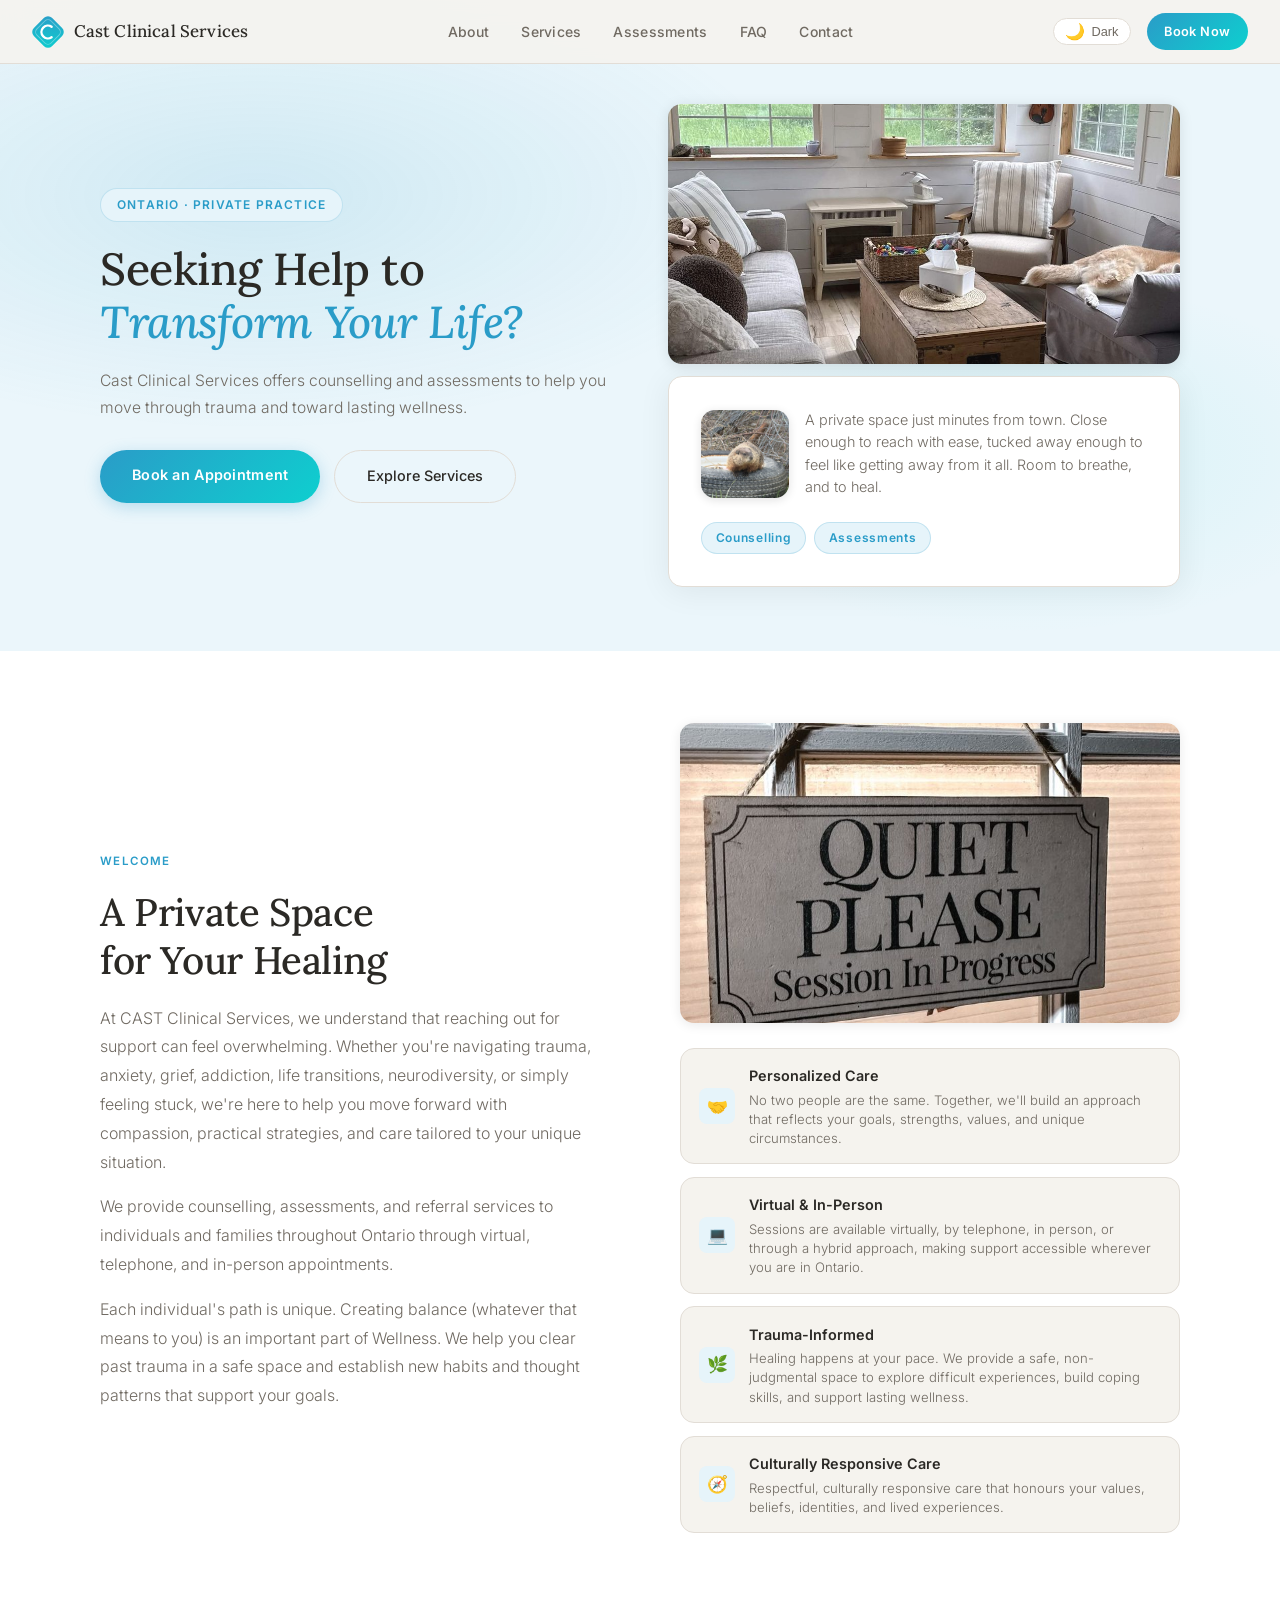
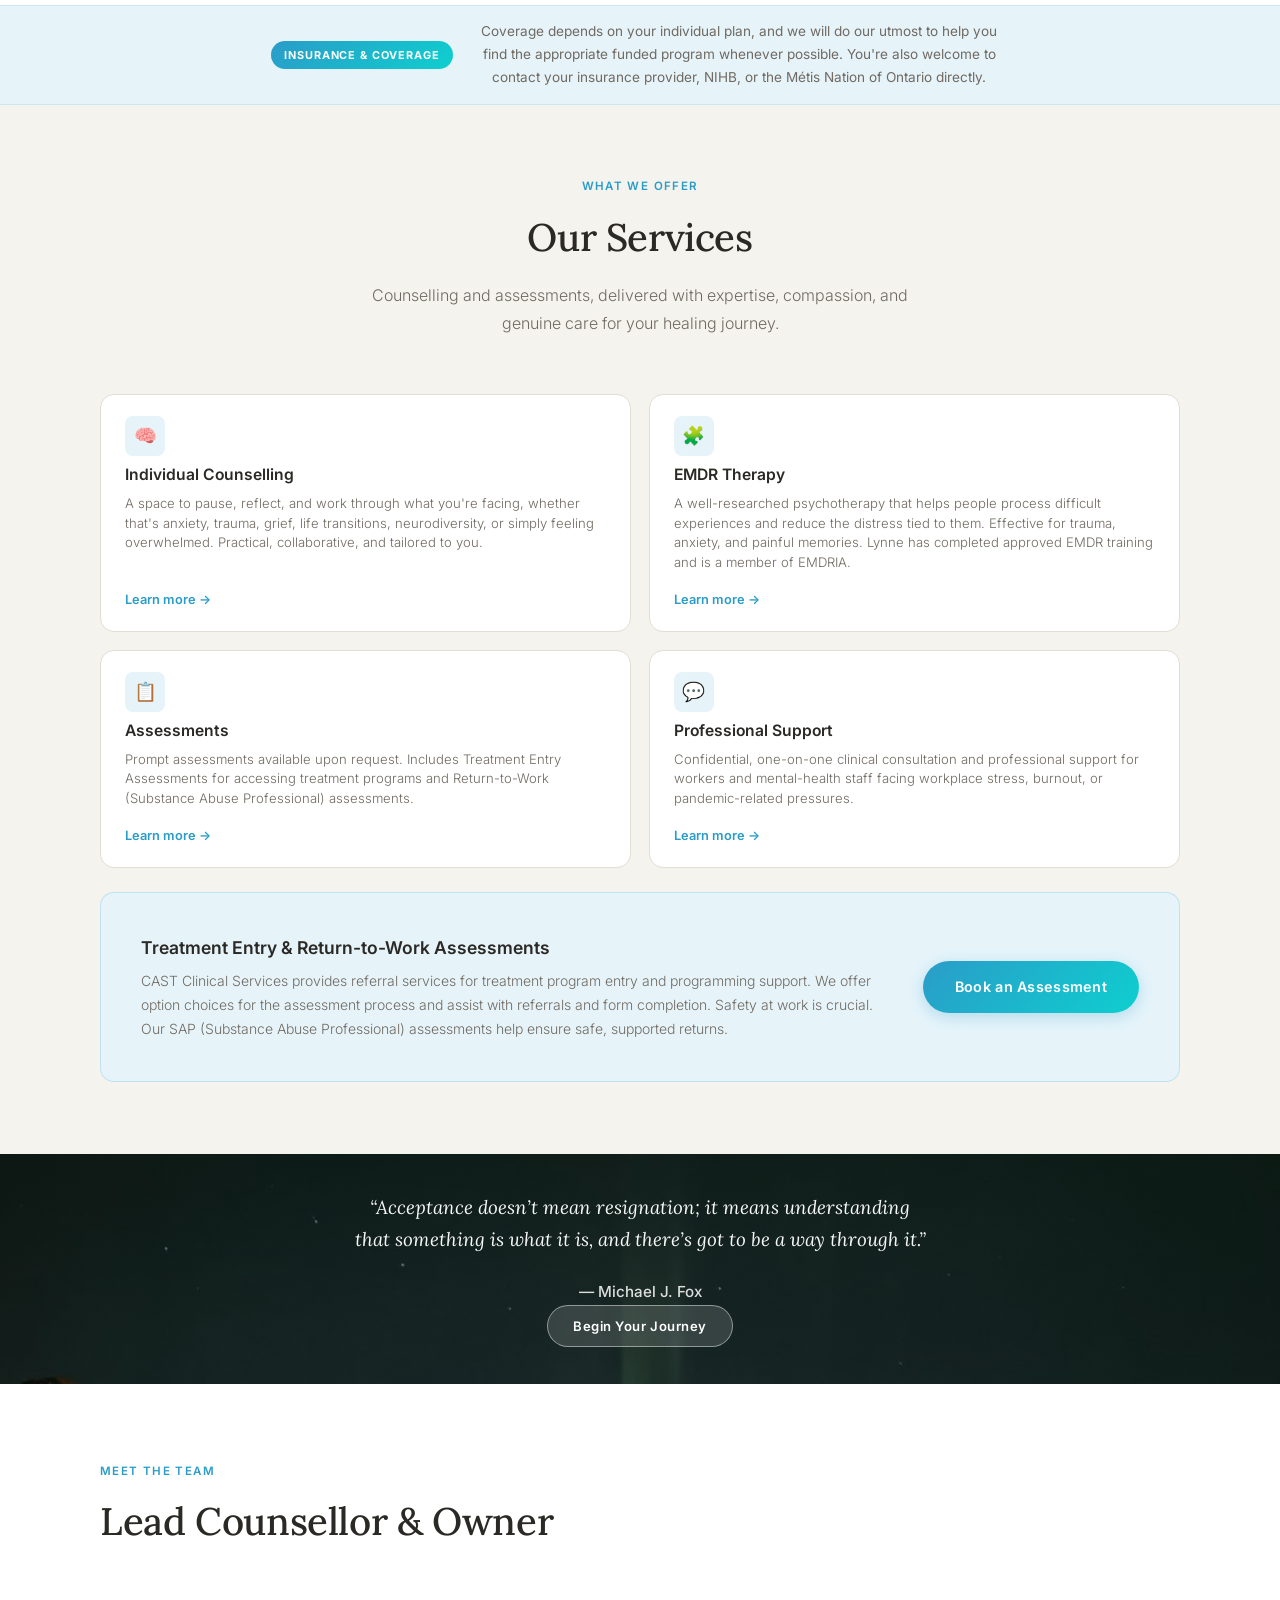
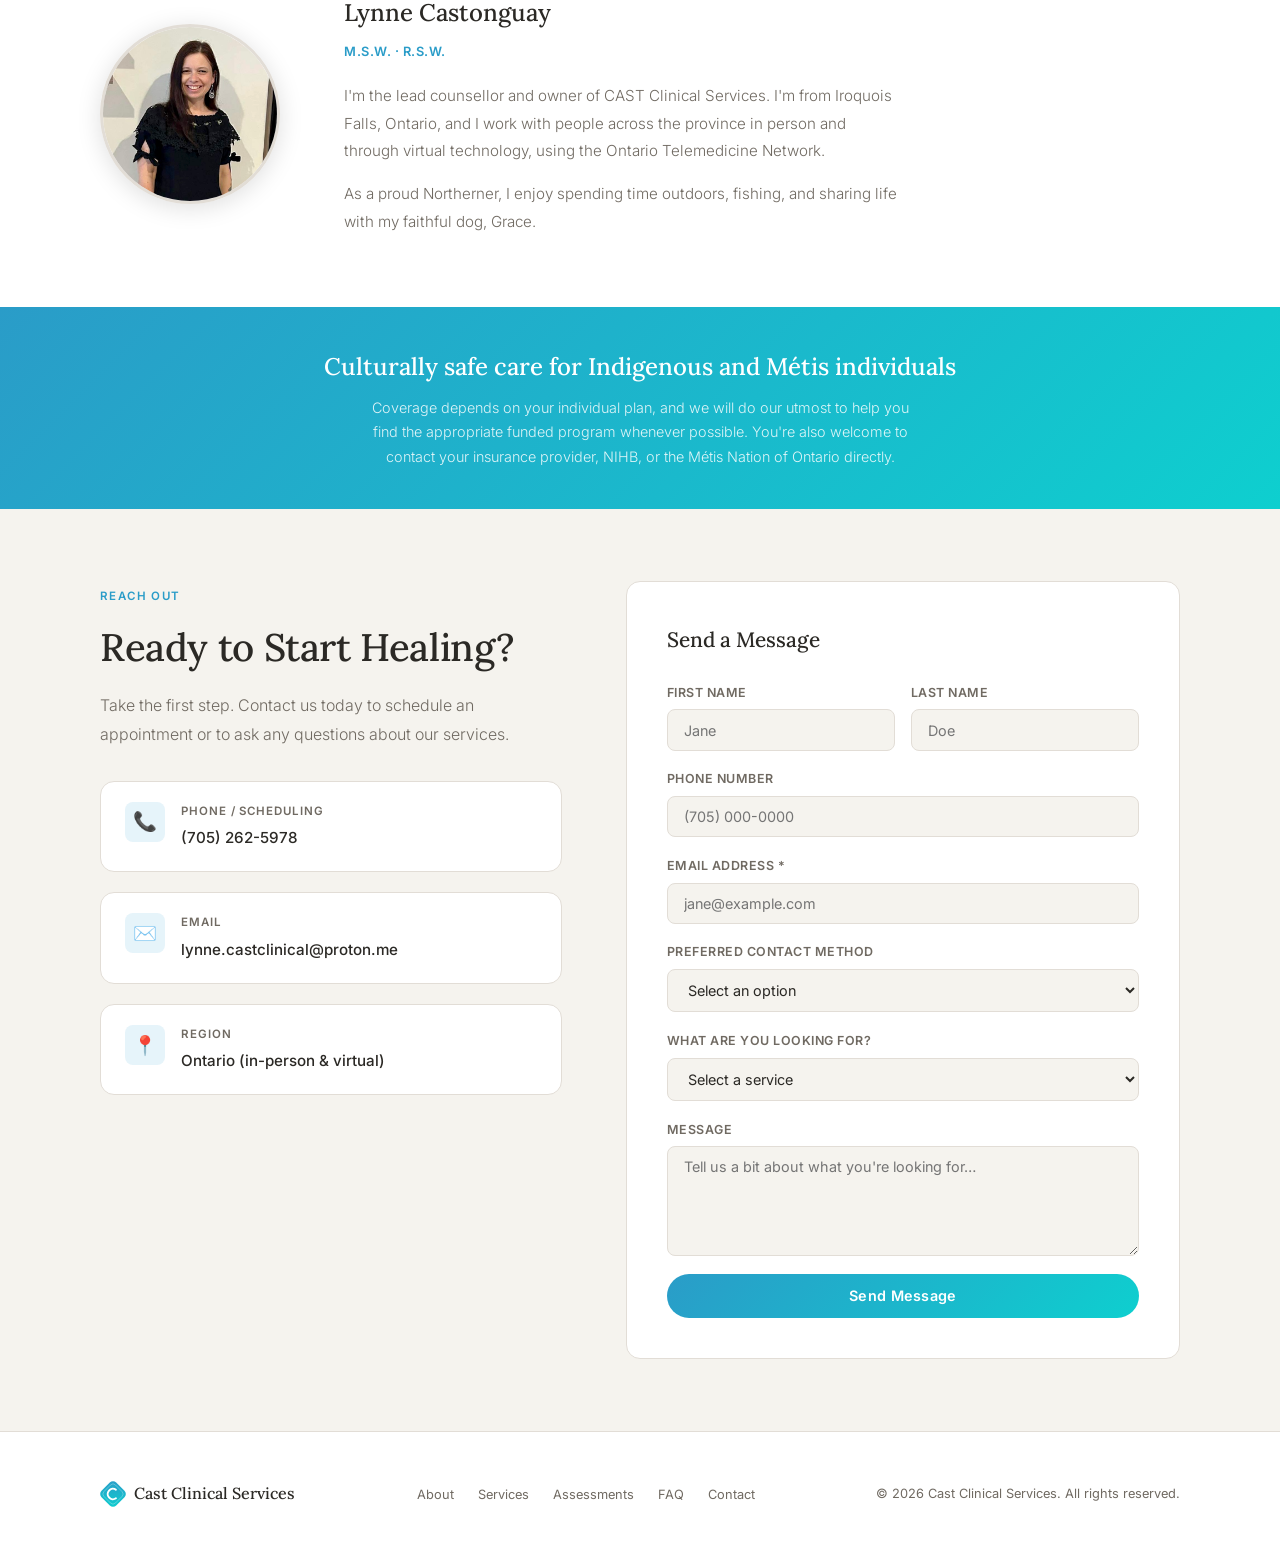
==== index.html @ e324a6e3 "Make welcome thumbnail taller to show full Quiet Please sign Co-Authored-By: Claude Opus 4.8 <norepl" ====
<!DOCTYPE html>
<html lang="en" data-theme="light">
<head>
  <meta charset="UTF-8" />
  <meta name="viewport" content="width=device-width, initial-scale=1.0" />
  <title>Cast Clinical Services</title>
  <link rel="preconnect" href="https://fonts.googleapis.com" />
  <link rel="preconnect" href="https://fonts.gstatic.com" crossorigin />
  <link href="https://fonts.googleapis.com/css2?family=Inter:wght@300;400;500;600&family=Lora:ital,wght@0,400;0,500;1,400&display=swap" rel="stylesheet" />
  <link rel="stylesheet" href="styles.css" />
  <style>/* page-specific */
    /* ── Design Tokens ── */
    :root {
      --bg:        #F5F3EE;
      --surface:   #FFFFFF;
      --border:    #E2DDD6;
      --text:      #2B2925;
      --muted:     #706A62;
      --accent:    #2A9CC8;
      --accent-lt: #E6F4FA;
      --accent-dk: #1E7FA3;
      --hero-bg:   #EBF6FB;
      --nav-bg:    rgba(245,243,238,0.88);
      --gradient:  linear-gradient(135deg, #2A9CC8, #0ECFCF);
      --shadow:    0 4px 32px rgba(0,0,0,0.07);
      --radius:    14px;
      --radius-sm: 8px;
      --transition: 0.25s ease;
    }
    [data-theme="dark"] {
      --bg:        #141A1F;
      --surface:   #1E262D;
      --border:    #2C3740;
      --text:      #E6E1D9;
      --muted:     #8C9AA3;
      --accent:    #4BB8D4;
      --accent-lt: #0D2535;
      --accent-dk: #6DCDE0;
      --hero-bg:   #0D1E2D;
      --nav-bg:    rgba(20,26,31,0.9);
      --shadow:    0 4px 32px rgba(0,0,0,0.3);
    }

    /* ── Reset & Base ── */
    *, *::before, *::after { box-sizing: border-box; margin: 0; padding: 0; }
    html { scroll-behavior: smooth; }
    body {
      font-family: 'Inter', sans-serif;
      background: var(--bg);
      color: var(--text);
      font-size: 16px;
      line-height: 1.7;
      transition: background var(--transition), color var(--transition);
    }
    img { max-width: 100%; display: block; }
    a { color: inherit; text-decoration: none; }

    /* ── Navigation ── */
    nav {
      position: fixed;
      top: 0; left: 0; right: 0;
      z-index: 100;
      background: var(--nav-bg);
      backdrop-filter: blur(14px);
      -webkit-backdrop-filter: blur(14px);
      border-bottom: 1px solid var(--border);
      padding: 0 2rem;
      height: 64px;
      display: flex;
      align-items: center;
      justify-content: space-between;
      transition: background var(--transition), border-color var(--transition);
    }
    .nav-logo {
      font-family: 'Lora', serif;
      font-size: 1.05rem;
      font-weight: 500;
      letter-spacing: 0.01em;
      color: var(--text);
      display: flex;
      align-items: center;
      gap: 0.6rem;
    }
    .nav-links {
      display: flex;
      align-items: center;
      gap: 2rem;
      list-style: none;
    }
    .nav-links a {
      font-size: 0.875rem;
      font-weight: 500;
      color: var(--muted);
      transition: color var(--transition);
      letter-spacing: 0.02em;
    }
    .nav-links a:hover { color: var(--accent); }
    .nav-right {
      display: flex;
      align-items: center;
      gap: 1rem;
    }
    .btn-book {
      background: var(--gradient);
      color: #fff;
      padding: 0.45rem 1.1rem;
      border-radius: 50px;
      font-size: 0.8rem;
      font-weight: 600;
      letter-spacing: 0.03em;
      transition: filter var(--transition), transform 0.15s;
    }
    .btn-book:hover { filter: brightness(0.88); transform: translateY(-1px); }
    .btn-self-assess {
      position: relative;
      background: transparent;
      color: var(--accent);
      padding: 0.45rem 1.1rem;
      border-radius: 50px;
      font-size: 0.8rem;
      font-weight: 600;
      letter-spacing: 0.03em;
      border: 1.5px solid var(--accent);
      transition: background var(--transition), color var(--transition), transform 0.15s, box-shadow 0.15s;
      display: flex;
      align-items: center;
      gap: 0.35rem;
      white-space: nowrap;
    }
    .btn-self-assess::before {
      content: '';
      position: absolute;
      inset: 0;
      border-radius: 50px;
      background: var(--gradient);
      opacity: 0;
      transition: opacity var(--transition);
    }
    .btn-self-assess:hover {
      color: #fff;
      border-color: transparent;
      transform: translateY(-1px);
      box-shadow: 0 4px 16px rgba(42,156,200,0.3);
    }
    .btn-self-assess:hover::before { opacity: 1; }
    .btn-self-assess span { position: relative; z-index: 1; }

    /* ── Theme Toggle ── */
    .theme-toggle {
      background: var(--surface);
      border: 1px solid var(--border);
      border-radius: 50px;
      cursor: pointer;
      padding: 0.3rem 0.7rem;
      display: flex;
      align-items: center;
      gap: 0.4rem;
      font-size: 0.8rem;
      color: var(--muted);
      transition: background var(--transition), border-color var(--transition);
    }
    .theme-toggle:hover { border-color: var(--accent); color: var(--accent); }
    .theme-toggle .icon { font-size: 1rem; line-height: 1; }

    /* Hamburger */
    .hamburger {
      display: none;
      flex-direction: column;
      gap: 5px;
      cursor: pointer;
      background: none;
      border: none;
      padding: 4px;
    }
    .hamburger span {
      display: block;
      width: 22px;
      height: 2px;
      background: var(--text);
      border-radius: 2px;
      transition: var(--transition);
    }

    /* ── Hero ── */
    .hero {
      background: var(--hero-bg);
      padding: 6.5rem 2rem 4rem;
      position: relative;
      overflow: hidden;
      transition: background var(--transition);
    }
    .hero::before {
      content: '';
      position: absolute;
      inset: 0;
      background:
        radial-gradient(ellipse 70% 60% at 20% 30%, rgba(42,156,200,0.14) 0%, transparent 60%),
        radial-gradient(ellipse 50% 50% at 80% 70%, rgba(14,207,207,0.09) 0%, transparent 55%);
      pointer-events: none;
    }
    [data-theme="dark"] .hero::before {
      background:
        radial-gradient(ellipse 70% 60% at 20% 30%, rgba(42,156,200,0.12) 0%, transparent 60%),
        radial-gradient(ellipse 50% 50% at 80% 70%, rgba(14,207,207,0.08) 0%, transparent 55%);
    }
    .hero-inner {
      max-width: 1080px;
      margin: 0 auto;
      display: grid;
      grid-template-columns: 1fr 1fr;
      gap: 3.5rem;
      align-items: center;
    }
    .hero-tag {
      display: inline-block;
      background: var(--accent-lt);
      color: var(--accent);
      font-size: 0.75rem;
      font-weight: 600;
      letter-spacing: 0.1em;
      text-transform: uppercase;
      padding: 0.35rem 1rem;
      border-radius: 50px;
      margin-bottom: 1.25rem;
      border: 1px solid rgba(42,156,200,0.2);
    }
    .hero h1 {
      font-family: 'Lora', serif;
      font-size: clamp(1.9rem, 3.5vw, 3rem);
      font-weight: 500;
      line-height: 1.2;
      margin: 0 0 1.1rem;
      letter-spacing: -0.01em;
    }
    .hero h1 em {
      font-style: italic;
      color: var(--accent);
    }
    .hero-sub {
      font-size: 0.98rem;
      color: var(--muted);
      margin: 0 0 1.75rem;
      font-weight: 300;
      line-height: 1.75;
    }
    .hero-actions {
      display: flex;
      gap: 0.875rem;
      flex-wrap: wrap;
    }
    .btn-primary {
      background: var(--gradient);
      color: #fff;
      padding: 0.85rem 2rem;
      border-radius: 50px;
      font-size: 0.9rem;
      font-weight: 600;
      letter-spacing: 0.02em;
      transition: filter var(--transition), transform 0.15s, box-shadow 0.15s;
      box-shadow: 0 4px 16px rgba(42,156,200,0.28);
    }
    .btn-primary:hover {
      filter: brightness(0.88);
      transform: translateY(-2px);
      box-shadow: 0 8px 24px rgba(42,156,200,0.36);
    }
    .btn-secondary {
      background: transparent;
      color: var(--text);
      padding: 0.85rem 2rem;
      border-radius: 50px;
      font-size: 0.9rem;
      font-weight: 500;
      border: 1px solid var(--border);
      transition: border-color var(--transition), color var(--transition), transform 0.15s;
    }
    .btn-secondary:hover {
      border-color: var(--accent);
      color: var(--accent);
      transform: translateY(-2px);
    }
    .hero-card {
      background: var(--surface);
      border: 1px solid var(--border);
      border-radius: var(--radius);
      padding: 2rem;
      display: flex;
      flex-direction: column;
      gap: 1.5rem;
      box-shadow: var(--shadow);
      transition: background var(--transition), border-color var(--transition);
    }
    .hero-blockquote {
      font-family: 'Lora', serif;
      font-style: italic;
      font-size: 1rem;
      color: var(--text);
      line-height: 1.65;
      border-left: 3px solid var(--accent);
      padding-left: 1.1rem;
    }
    .hero-blockquote cite {
      display: block;
      margin-top: 0.6rem;
      font-style: normal;
      font-size: 0.78rem;
      color: var(--muted);
      font-weight: 500;
    }
    .hero-service-tags {
      display: flex;
      flex-wrap: wrap;
      gap: 0.5rem;
    }
    .hero-service-tags span {
      background: var(--accent-lt);
      color: var(--accent);
      font-size: 0.75rem;
      font-weight: 600;
      letter-spacing: 0.06em;
      padding: 0.3rem 0.85rem;
      border-radius: 50px;
      border: 1px solid rgba(42,156,200,0.2);
      transition: background var(--transition);
    }
    .hero-phone {
      display: flex;
      align-items: center;
      gap: 0.75rem;
      background: var(--bg);
      border: 1px solid var(--border);
      border-radius: var(--radius-sm);
      padding: 0.85rem 1.25rem;
      font-size: 0.9rem;
      font-weight: 600;
      color: var(--text);
      transition: border-color var(--transition), color var(--transition), background var(--transition);
    }
    .hero-phone:hover { border-color: var(--accent); color: var(--accent); }

    /* ── Hero Nature Touch ── */
    .hero-nature-img {
      border-radius: var(--radius);
      overflow: hidden;
      height: 260px;
      margin-bottom: 0.75rem;
      box-shadow: 0 2px 14px rgba(0,0,0,0.10);
    }
    .hero-nature-img img {
      width: 100%;
      height: 100%;
      object-fit: cover;
      opacity: 0.96;
    }
    .hero-getaway {
      display: flex;
      gap: 1rem;
      align-items: center;
    }
    .hero-getaway img {
      width: 88px;
      height: 88px;
      object-fit: cover;
      border-radius: 14px;
      flex-shrink: 0;
      box-shadow: 0 2px 10px rgba(0,0,0,0.12);
    }
    .hero-getaway p {
      font-size: 0.9rem;
      line-height: 1.55;
      color: var(--muted);
      font-weight: 300;
    }
    /* ── Welcome Nature Thumb ── */
    .welcome-nature-thumb {
      border-radius: var(--radius);
      overflow: hidden;
      height: 300px;
      margin-bottom: 0.75rem;
      box-shadow: 0 2px 12px rgba(0,0,0,0.09);
    }
    .welcome-nature-thumb img {
      width: 100%;
      height: 100%;
      object-fit: cover;
      object-position: center 58%;
      opacity: 1;
    }
    /* ── NIHB Provider Callout ── */
    .nihb-provider-callout {
      background: var(--accent-lt);
      border-top: 1px solid rgba(42,156,200,0.15);
      border-bottom: 1px solid rgba(42,156,200,0.15);
      padding: 0.9rem 2rem;
      display: flex;
      align-items: center;
      justify-content: center;
      gap: 1rem;
      flex-wrap: wrap;
      transition: background var(--transition);
    }
    .nihb-badge {
      background: var(--gradient);
      color: #fff;
      font-size: 0.68rem;
      font-weight: 700;
      letter-spacing: 0.08em;
      text-transform: uppercase;
      padding: 0.3rem 0.85rem;
      border-radius: 50px;
      white-space: nowrap;
    }
    .nihb-provider-callout p {
      font-size: 0.85rem;
      color: var(--muted);
      margin: 0;
      max-width: 540px;
      text-align: center;
    }

    /* ── Section Shared ── */
    section { padding: 4.5rem 2rem; }
    .container { max-width: 1080px; margin: 0 auto; }
    .section-label {
      display: inline-block;
      font-size: 0.72rem;
      font-weight: 600;
      letter-spacing: 0.12em;
      text-transform: uppercase;
      color: var(--accent);
      margin-bottom: 1rem;
    }
    .section-title {
      font-family: 'Lora', serif;
      font-size: clamp(1.7rem, 3vw, 2.4rem);
      font-weight: 500;
      line-height: 1.25;
      margin-bottom: 1.25rem;
      letter-spacing: -0.01em;
    }
    .section-body {
      color: var(--muted);
      font-size: 1rem;
      max-width: 580px;
      font-weight: 300;
      line-height: 1.8;
    }

    /* ── Welcome / About ── */
    .welcome {
      background: var(--surface);
      transition: background var(--transition);
    }
    .welcome-grid {
      display: grid;
      grid-template-columns: 1fr 1fr;
      gap: 5rem;
      align-items: center;
    }
    .welcome-quote {
      background: var(--accent-lt);
      border-left: 3px solid var(--accent);
      border-radius: 0 var(--radius-sm) var(--radius-sm) 0;
      padding: 1.5rem 1.75rem;
      margin-top: 2rem;
      transition: background var(--transition);
    }
    .welcome-quote blockquote {
      font-family: 'Lora', serif;
      font-style: italic;
      font-size: 1.05rem;
      color: var(--text);
      line-height: 1.65;
    }
    .welcome-quote cite {
      display: block;
      margin-top: 0.75rem;
      font-style: normal;
      font-size: 0.8rem;
      color: var(--muted);
      font-weight: 500;
    }
    .welcome-visual {
      display: flex;
      flex-direction: column;
      gap: 0.8rem;
    }
    .stat-card {
      background: var(--bg);
      border: 1px solid var(--border);
      border-radius: var(--radius);
      padding: 0.95rem 1.15rem;
      display: flex;
      align-items: center;
      gap: 0.85rem;
      transition: background var(--transition), border-color var(--transition), transform 0.2s;
    }
    .stat-card:hover { transform: translateY(-2px); }
    .stat-icon {
      width: 36px;
      height: 36px;
      background: var(--accent-lt);
      border-radius: var(--radius-sm);
      display: flex;
      align-items: center;
      justify-content: center;
      flex-shrink: 0;
      font-size: 1.05rem;
    }
    .stat-card h4 {
      font-size: 0.9rem;
      font-weight: 600;
      margin-bottom: 0.15rem;
    }
    .stat-card p {
      font-size: 0.82rem;
      color: var(--muted);
      font-weight: 300;
      line-height: 1.45;
    }

    /* ── Services ── */
    .services { background: var(--bg); transition: background var(--transition); }
    .services-header {
      display: flex;
      flex-direction: column;
      align-items: center;
      text-align: center;
      margin-bottom: 3.5rem;
    }
    .services-header .section-body { margin: 0 auto; }
    .services-grid {
      display: grid;
      grid-template-columns: repeat(2, 1fr);
      gap: 1.1rem;
    }
    .service-card {
      background: var(--surface);
      border: 1px solid var(--border);
      border-radius: var(--radius);
      padding: 1.3rem 1.5rem;
      display: flex;
      flex-direction: column;
      gap: 0.5rem;
      transition: background var(--transition), border-color var(--transition), transform 0.2s, box-shadow 0.2s;
    }
    .service-card:hover {
      transform: translateY(-4px);
      box-shadow: var(--shadow);
      border-color: var(--accent);
    }
    .service-icon {
      width: 40px;
      height: 40px;
      background: var(--accent-lt);
      border-radius: var(--radius-sm);
      display: flex;
      align-items: center;
      justify-content: center;
      font-size: 1.15rem;
      margin-bottom: 0.1rem;
    }
    .service-card h3 {
      font-size: 0.98rem;
      font-weight: 600;
      line-height: 1.3;
    }
    .service-card p {
      font-size: 0.82rem;
      color: var(--muted);
      font-weight: 300;
      line-height: 1.5;
      flex: 1;
    }
    .service-card .service-link {
      font-size: 0.8rem;
      font-weight: 600;
      color: var(--accent);
      display: flex;
      align-items: center;
      gap: 0.3rem;
      margin-top: 0.5rem;
      transition: gap 0.15s;
    }
    .service-card:hover .service-link { gap: 0.6rem; }

    /* ── Assessments callout ── */
    .assessments-banner {
      background: var(--accent-lt);
      border: 1px solid rgba(42,156,200,0.2);
      border-radius: var(--radius);
      padding: 2.5rem;
      margin-top: 1.5rem;
      display: grid;
      grid-template-columns: 1fr auto;
      align-items: center;
      gap: 2rem;
      transition: background var(--transition);
    }
    .assessments-banner h3 {
      font-size: 1.1rem;
      font-weight: 600;
      margin-bottom: 0.4rem;
    }
    .assessments-banner p {
      font-size: 0.875rem;
      color: var(--muted);
      font-weight: 300;
    }

    /* ── Nature Strip ── */
    .nature-strip {
      position: relative;
      height: 230px;
      background: url('images/aurora.jpg') center 38%/cover no-repeat;
      display: flex;
      align-items: center;
      justify-content: center;
      overflow: hidden;
    }
    .nature-strip-overlay {
      position: absolute;
      inset: 0;
      background: linear-gradient(to bottom, rgba(8,28,18,0.55), rgba(8,28,18,0.38));
    }
    .nature-strip-content {
      position: relative;
      z-index: 1;
      text-align: center;
      color: #fff;
      padding: 2rem;
      max-width: 640px;
    }
    .nature-quote {
      font-family: 'Lora', serif;
      font-style: italic;
      font-size: clamp(0.98rem, 1.7vw, 1.18rem);
      line-height: 1.7;
      opacity: 0.96;
      margin-bottom: 1.5rem;
    }
    .nature-cta {
      display: inline-block;
      background: rgba(255,255,255,0.14);
      border: 1px solid rgba(255,255,255,0.45);
      color: #fff;
      padding: 0.55rem 1.6rem;
      border-radius: 50px;
      font-size: 0.82rem;
      font-weight: 600;
      letter-spacing: 0.04em;
      transition: background 0.2s, border-color 0.2s;
    }
    .nature-cta:hover { background: rgba(255,255,255,0.26); border-color: rgba(255,255,255,0.75); }

    /* ── Team ── */
    .team { background: var(--surface); transition: background var(--transition); }
    .team-grid {
      display: grid;
      grid-template-columns: auto 1fr;
      gap: 4rem;
      align-items: center;
      margin-top: 3rem;
    }
    .team-avatar {
      width: 180px;
      height: 180px;
      border-radius: 50%;
      object-fit: cover;
      border: 3px solid var(--border);
      flex-shrink: 0;
      box-shadow: 0 4px 24px rgba(0,0,0,0.13);
      transition: border-color var(--transition);
    }
    .team-name {
      font-family: 'Lora', serif;
      font-size: 1.5rem;
      font-weight: 500;
      margin-bottom: 0.4rem;
    }
    .team-credentials {
      font-size: 0.8rem;
      color: var(--accent);
      font-weight: 600;
      letter-spacing: 0.04em;
      margin-bottom: 1.25rem;
    }
    .team-bio {
      font-size: 0.95rem;
      color: var(--muted);
      font-weight: 300;
      line-height: 1.8;
      max-width: 560px;
    }

    /* ── NIHB Strip ── */
    .nihb-strip {
      background: var(--gradient);
      color: #fff;
      padding: 2.5rem 2rem;
      text-align: center;
    }
    .nihb-strip h2 {
      font-family: 'Lora', serif;
      font-size: 1.5rem;
      font-weight: 500;
      margin-bottom: 0.5rem;
    }
    .nihb-strip p {
      font-size: 0.9rem;
      opacity: 0.85;
      max-width: 560px;
      margin: 0 auto;
      font-weight: 300;
    }

    /* ── Contact ── */
    .contact { background: var(--bg); transition: background var(--transition); }
    .contact-grid {
      display: grid;
      grid-template-columns: 1fr 1.2fr;
      gap: 4rem;
      align-items: start;
    }
    .contact-info-items {
      display: flex;
      flex-direction: column;
      gap: 1.25rem;
      margin-top: 2rem;
    }
    .contact-item {
      display: flex;
      align-items: flex-start;
      gap: 1rem;
      background: var(--surface);
      border: 1px solid var(--border);
      border-radius: var(--radius);
      padding: 1.25rem 1.5rem;
      transition: background var(--transition), border-color var(--transition);
    }
    .contact-item-icon {
      font-size: 1.2rem;
      width: 40px;
      height: 40px;
      background: var(--accent-lt);
      border-radius: var(--radius-sm);
      display: flex;
      align-items: center;
      justify-content: center;
      flex-shrink: 0;
    }
    .contact-item-text span {
      display: block;
      font-size: 0.72rem;
      font-weight: 600;
      letter-spacing: 0.08em;
      text-transform: uppercase;
      color: var(--muted);
      margin-bottom: 0.2rem;
    }
    .contact-item-text a, .contact-item-text p {
      font-size: 0.95rem;
      font-weight: 500;
      color: var(--text);
      transition: color var(--transition);
    }
    .contact-item-text a:hover { color: var(--accent); }

    /* Contact Form */
    .contact-form {
      background: var(--surface);
      border: 1px solid var(--border);
      border-radius: var(--radius);
      padding: 2.5rem;
      transition: background var(--transition), border-color var(--transition);
    }
    .contact-form h3 {
      font-family: 'Lora', serif;
      font-size: 1.3rem;
      font-weight: 500;
      margin-bottom: 1.5rem;
    }
    .form-row {
      display: grid;
      grid-template-columns: 1fr 1fr;
      gap: 1rem;
    }
    .form-group {
      display: flex;
      flex-direction: column;
      gap: 0.4rem;
      margin-bottom: 1.1rem;
    }
    .form-group label {
      font-size: 0.78rem;
      font-weight: 600;
      letter-spacing: 0.04em;
      color: var(--muted);
      text-transform: uppercase;
    }
    .form-group input,
    .form-group select,
    .form-group textarea {
      background: var(--bg);
      border: 1px solid var(--border);
      border-radius: var(--radius-sm);
      padding: 0.7rem 1rem;
      font-family: 'Inter', sans-serif;
      font-size: 0.9rem;
      color: var(--text);
      transition: border-color var(--transition), background var(--transition);
      outline: none;
      width: 100%;
    }
    .form-group input:focus,
    .form-group select:focus,
    .form-group textarea:focus {
      border-color: var(--accent);
    }
    .form-group textarea { resize: vertical; min-height: 110px; }
    .form-group select option { background: var(--surface); }
    .btn-submit {
      background: var(--gradient);
      color: #fff;
      border: none;
      border-radius: 50px;
      padding: 0.85rem 2rem;
      font-family: 'Inter', sans-serif;
      font-size: 0.9rem;
      font-weight: 600;
      cursor: pointer;
      width: 100%;
      letter-spacing: 0.02em;
      transition: filter var(--transition), transform 0.15s;
    }
    .btn-submit:hover { filter: brightness(0.88); transform: translateY(-1px); }

    /* ── Footer ── */
    footer {
      background: var(--surface);
      border-top: 1px solid var(--border);
      padding: 3rem 2rem;
      transition: background var(--transition), border-color var(--transition);
    }
    .footer-inner {
      max-width: 1080px;
      margin: 0 auto;
      display: flex;
      justify-content: space-between;
      align-items: center;
      gap: 1.5rem;
      flex-wrap: wrap;
    }
    .footer-logo {
      font-family: 'Lora', serif;
      font-size: 1rem;
      font-weight: 500;
      display: flex;
      align-items: center;
      gap: 0.5rem;
    }
    .footer-copy {
      font-size: 0.8rem;
      color: var(--muted);
    }
    .footer-links {
      display: flex;
      gap: 1.5rem;
      list-style: none;
    }
    .footer-links a {
      font-size: 0.8rem;
      color: var(--muted);
      transition: color var(--transition);
    }
    .footer-links a:hover { color: var(--accent); }

    /* ── Fade-in animations ── */
    .fade-up {
      opacity: 0;
      transform: translateY(24px);
      transition: opacity 0.6s ease, transform 0.6s ease;
    }
    .fade-up.visible {
      opacity: 1;
      transform: translateY(0);
    }

    /* ── Responsive ── */
    @media (max-width: 900px) {
      .hero-inner { grid-template-columns: 1fr; gap: 2.5rem; }
      .welcome-grid,
      .team-grid,
      .contact-grid { grid-template-columns: 1fr; gap: 2.5rem; }
      .services-grid { grid-template-columns: 1fr 1fr; }
      .team-grid { text-align: center; }
      .team-avatar { margin: 0 auto; }
      .team-bio { max-width: 100%; }
      .assessments-banner { grid-template-columns: 1fr; text-align: center; }
      .assessments-banner .btn-primary { align-self: center; }
    }
    @media (max-width: 640px) {
      nav { padding: 0 1.25rem; }
      .nav-links { display: none; }
      .nav-links.open {
        display: flex;
        flex-direction: column;
        position: fixed;
        top: 64px; left: 0; right: 0;
        background: var(--nav-bg);
        backdrop-filter: blur(14px);
        border-bottom: 1px solid var(--border);
        padding: 1.5rem 2rem;
        gap: 1.25rem;
      }
      .hamburger { display: flex; }
      .services-grid { grid-template-columns: 1fr; }
      .form-row { grid-template-columns: 1fr; }
      .hero { padding: 5rem 1.5rem 2.5rem; }
      section { padding: 3rem 1.25rem; }
      .contact-form { padding: 1.75rem; }
      .footer-inner { flex-direction: column; text-align: center; }
    }
  </style>
</head>
<body>

  <!-- ── Navigation ── -->
  <nav>
    <a href="#home" class="nav-logo">
      <svg viewBox="0 0 40 40" xmlns="http://www.w3.org/2000/svg" fill="none" width="32" height="32" aria-hidden="true" style="flex-shrink:0">
        <defs>
          <linearGradient id="nav-grad" x1="0" y1="0" x2="1" y2="1">
            <stop offset="0%" stop-color="#2A9CC8"/>
            <stop offset="100%" stop-color="#0ECFCF"/>
          </linearGradient>
        </defs>
        <rect x="4" y="4" width="32" height="32" rx="7" ry="7" transform="rotate(45 20 20)" fill="url(#nav-grad)"/>
        <rect x="7.5" y="7.5" width="25" height="25" rx="5.5" ry="5.5" transform="rotate(45 20 20)" fill="none" stroke="rgba(255,255,255,0.35)" stroke-width="1.2"/>
        <path d="M24.5 13.5 A8 8 0 1 0 24.5 26.5" stroke="white" stroke-width="3" stroke-linecap="round" fill="none"/>
      </svg>
      Cast Clinical Services
    </a>
    <ul class="nav-links" id="navLinks">
      <li><a href="about.html">About</a></li>
      <li><a href="services.html">Services</a></li>
      <li><a href="assessments.html">Assessments</a></li>
      <li><a href="faq.html">FAQ</a></li>
      <li><a href="contact.html">Contact</a></li>
    </ul>
    <div class="nav-right">
      <button class="theme-toggle" id="themeToggle" aria-label="Toggle colour theme">
        <span class="icon" id="themeIcon">🌙</span>
        <span id="themeLabel">Dark</span>
      </button>
      <a href="contact.html" class="btn-book">Book Now</a>
      <button class="hamburger" id="hamburger" aria-label="Open menu">
        <span></span><span></span><span></span>
      </button>
    </div>
  </nav>

  <!-- ── Hero ── -->
  <section class="hero" id="home">
    <div class="hero-inner">
      <div class="hero-left fade-up">
        <p class="hero-tag">Ontario · Private Practice</p>
        <h1>Seeking Help to<br /><em>Transform Your Life?</em></h1>
        <p class="hero-sub">
          Cast Clinical Services offers counselling and assessments to help you move through trauma and toward lasting wellness.
        </p>
        <div class="hero-actions">
          <a href="contact.html" class="btn-primary">Book an Appointment</a>
          <a href="services.html" class="btn-secondary">Explore Services</a>
        </div>
      </div>
      <div class="hero-right fade-up">
        <div class="hero-nature-img">
          <img src="images/office-1.jpg" alt="Cast Clinical's in-person office space" loading="lazy" />
        </div>
        <div class="hero-card">
          <div class="hero-getaway">
            <img src="images/marmotte.jpg" alt="A marmot that visits near the office" loading="lazy" />
            <p>A private space just minutes from town. Close enough to reach with ease, tucked away enough to feel like getting away from it all. Room to breathe, and to heal.</p>
          </div>
          <div class="hero-service-tags">
            <span>Counselling</span>
            <span>Assessments</span>
          </div>
        </div>
      </div>
    </div>
  </section>

  <!-- ── Welcome ── -->
  <section class="welcome" id="welcome">
    <div class="container">
      <div class="welcome-grid">
        <div class="fade-up">
          <span class="section-label">Welcome</span>
          <h2 class="section-title">A Private Space<br />for Your Healing</h2>
          <p class="section-body">
            At CAST Clinical Services, we understand that reaching out for support can feel overwhelming. Whether you're navigating trauma, anxiety, grief, addiction, life transitions, neurodiversity, or simply feeling stuck, we're here to help you move forward with compassion, practical strategies, and care tailored to your unique situation.
          </p>
          <p class="section-body" style="margin-top:1rem;">
            We provide counselling, assessments, and referral services to individuals and families throughout Ontario through virtual, telephone, and in-person appointments.
          </p>
          <p class="section-body" style="margin-top: 1rem;">
            Each individual's path is unique. Creating balance (whatever that means to you)
            is an important part of Wellness. We help you clear past trauma in a safe space and
            establish new habits and thought patterns that support your goals.
          </p>
        </div>
        <div class="welcome-visual fade-up">
          <div class="welcome-nature-thumb">
            <img src="images/quiet.jpg" alt="Quiet please, session in progress sign at the office" loading="lazy" />
          </div>
          <div class="stat-card">
            <div class="stat-icon">🤝</div>
            <div>
              <h4>Personalized Care</h4>
              <p>No two people are the same. Together, we'll build an approach that reflects your goals, strengths, values, and unique circumstances.</p>
            </div>
          </div>
          <div class="stat-card">
            <div class="stat-icon">💻</div>
            <div>
              <h4>Virtual &amp; In-Person</h4>
              <p>Sessions are available virtually, by telephone, in person, or through a hybrid approach, making support accessible wherever you are in Ontario.</p>
            </div>
          </div>
          <div class="stat-card">
            <div class="stat-icon">🌿</div>
            <div>
              <h4>Trauma-Informed</h4>
              <p>Healing happens at your pace. We provide a safe, non-judgmental space to explore difficult experiences, build coping skills, and support lasting wellness.</p>
            </div>
          </div>
          <div class="stat-card">
            <div class="stat-icon">🧭</div>
            <div>
              <h4>Culturally Responsive Care</h4>
              <p>Respectful, culturally responsive care that honours your values, beliefs, identities, and lived experiences.</p>
            </div>
          </div>
        </div>
      </div>
    </div>
  </section>

  <!-- ── Coverage Callout ── -->
  <div class="nihb-provider-callout">
    <span class="nihb-badge">Insurance &amp; Coverage</span>
    <p>Coverage depends on your individual plan, and we will do our utmost to help you find the appropriate funded program whenever possible. You're also welcome to contact your insurance provider, NIHB, or the Métis Nation of Ontario directly.</p>
  </div>

  <!-- ── Services ── -->
  <section class="services" id="services">
    <div class="container">
      <div class="services-header fade-up">
        <span class="section-label">What We Offer</span>
        <h2 class="section-title">Our Services</h2>
        <p class="section-body">
          Counselling and assessments, delivered with expertise, compassion, and genuine care for your healing journey.
        </p>
      </div>
      <div class="services-grid">
        <div class="service-card fade-up">
          <div class="service-icon">🧠</div>
          <h3>Individual Counselling</h3>
          <p>
            A space to pause, reflect, and work through what you're facing, whether that's
            anxiety, trauma, grief, life transitions, neurodiversity, or simply feeling
            overwhelmed. Practical, collaborative, and tailored to you.
          </p>
          <a href="counselling.html" class="service-link">Learn more →</a>
        </div>
        <div class="service-card fade-up">
          <div class="service-icon">🧩</div>
          <h3>EMDR Therapy</h3>
          <p>
            A well-researched psychotherapy that helps people process difficult experiences
            and reduce the distress tied to them. Effective for trauma, anxiety, and painful
            memories. Lynne has completed approved EMDR training and is a member of EMDRIA.
          </p>
          <a href="services.html#emdr" class="service-link">Learn more →</a>
        </div>
        <div class="service-card fade-up">
          <div class="service-icon">📋</div>
          <h3>Assessments</h3>
          <p>
            Prompt assessments available upon request. Includes
            Treatment Entry Assessments for accessing treatment programs and
            Return-to-Work (Substance Abuse Professional) assessments.
          </p>
          <a href="assessments.html" class="service-link">Learn more →</a>
        </div>
        <div class="service-card fade-up">
          <div class="service-icon">💬</div>
          <h3>Professional Support</h3>
          <p>
            Confidential, one-on-one clinical consultation and professional support for workers
            and mental-health staff facing workplace stress, burnout, or pandemic-related pressures.
          </p>
          <a href="services.html#coaching" class="service-link">Learn more →</a>
        </div>
      </div>

      <!-- Assessments detail banner -->
      <div class="assessments-banner fade-up">
        <div>
          <h3>Treatment Entry &amp; Return-to-Work Assessments</h3>
          <p>
            CAST Clinical Services provides referral services for treatment program entry and
            programming support. We offer option choices for the assessment process and assist
            with referrals and form completion. Safety at work is crucial. Our SAP (Substance
            Abuse Professional) assessments help ensure safe, supported returns.
          </p>
        </div>
        <a href="assessments.html" class="btn-primary" style="white-space:nowrap;">Book an Assessment</a>
      </div>
    </div>
  </section>

  <!-- ── Nature Strip ── -->
  <div class="nature-strip">
    <div class="nature-strip-overlay"></div>
    <div class="nature-strip-content fade-up">
      <p class="nature-quote">&ldquo;Acceptance doesn&rsquo;t mean resignation; it means understanding that something is what it is, and there&rsquo;s got to be a way through it.&rdquo;</p>
      <p class="nature-attrib" style="margin-top:0.85rem;font-size:0.95rem;font-weight:500;opacity:0.85;">&mdash; Michael J. Fox</p>
      <a href="contact.html" class="nature-cta">Begin Your Journey</a>
    </div>
  </div>

  <!-- ── Team ── -->
  <section class="team" id="team">
    <div class="container">
      <span class="section-label fade-up">Meet the Team</span>
      <h2 class="section-title fade-up">Lead Counsellor &amp; Owner</h2>
      <div class="team-grid">
        <img
          src="images/lynne-headshot.jpg"
          class="team-avatar fade-up"
          alt="Lynne Castonguay, M.S.W., R.S.W. — Lead Counsellor"
          loading="lazy"
        />
        <div class="fade-up">
          <p class="team-name">Lynne Castonguay</p>
          <p class="team-credentials">M.S.W. · R.S.W.</p>
          <p class="team-bio">
            I'm the lead counsellor and owner of CAST Clinical Services. I'm from Iroquois
            Falls, Ontario, and I work with people across the province in person and through
            virtual technology, using the Ontario Telemedicine Network.
          </p>
          <p class="team-bio" style="margin-top: 1rem;">
            As a proud Northerner, I enjoy spending time outdoors, fishing, and sharing life
            with my faithful dog, Grace.
          </p>
        </div>
      </div>
    </div>
  </section>

  <!-- ── Coverage Strip ── -->
  <div class="nihb-strip">
    <h2>Culturally safe care for Indigenous and Métis individuals</h2>
    <p>
      Coverage depends on your individual plan, and we will do our utmost to help you find the appropriate funded program whenever possible. You're also welcome to contact your insurance provider, NIHB, or the Métis Nation of Ontario directly.
    </p>
  </div>

  <!-- ── Contact ── -->
  <section class="contact" id="contact">
    <div class="container">
      <div class="contact-grid">
        <div>
          <span class="section-label fade-up">Reach Out</span>
          <h2 class="section-title fade-up">Ready to Start Healing?</h2>
          <p class="section-body fade-up">
            Take the first step. Contact us today to schedule an appointment or to ask
            any questions about our services.
          </p>
          <div class="contact-info-items">
            <div class="contact-item fade-up">
              <div class="contact-item-icon">📞</div>
              <div class="contact-item-text">
                <span>Phone / Scheduling</span>
                <a href="tel:7052625978">(705) 262-5978</a>
              </div>
            </div>
            <div class="contact-item fade-up">
              <div class="contact-item-icon">✉️</div>
              <div class="contact-item-text">
                <span>Email</span>
                <a href="mailto:lynne.castclinical@proton.me">lynne.castclinical@proton.me</a>
              </div>
            </div>
            <div class="contact-item fade-up">
              <div class="contact-item-icon">📍</div>
              <div class="contact-item-text">
                <span>Region</span>
                <p>Ontario (in-person &amp; virtual)</p>
              </div>
            </div>
          </div>
        </div>

        <div class="contact-form fade-up">
          <h3>Send a Message</h3>
          <form action="mailto:lynne.castclinical@proton.me" method="post" enctype="text/plain">
            <div class="form-row">
              <div class="form-group">
                <label for="firstName">First Name</label>
                <input type="text" id="firstName" name="firstName" placeholder="Jane" required />
              </div>
              <div class="form-group">
                <label for="lastName">Last Name</label>
                <input type="text" id="lastName" name="lastName" placeholder="Doe" />
              </div>
            </div>
            <div class="form-group">
              <label for="phone">Phone Number</label>
              <input type="tel" id="phone" name="phone" placeholder="(705) 000-0000" />
            </div>
            <div class="form-group">
              <label for="email">Email Address *</label>
              <input type="email" id="email" name="email" placeholder="jane@example.com" required />
            </div>
            <div class="form-group">
              <label for="contactPref">Preferred Contact Method</label>
              <select id="contactPref" name="contactPref">
                <option value="">Select an option</option>
                <option value="email">Email</option>
                <option value="phone">Phone</option>
                <option value="either">Either</option>
              </select>
            </div>
            <div class="form-group">
              <label for="lookingFor">What Are You Looking For?</label>
              <select id="lookingFor" name="lookingFor">
                <option value="">Select a service</option>
                <option value="counselling">Individual Counselling</option>
                <option value="assessment">Assessment</option>
                <option value="coaching">Clinical Consultation &amp; Professional Support</option>
                <option value="other">Other / Not Sure</option>
              </select>
            </div>
            <div class="form-group">
              <label for="message">Message</label>
              <textarea id="message" name="message" placeholder="Tell us a bit about what you're looking for…"></textarea>
            </div>
            <button type="submit" class="btn-submit">Send Message</button>
          </form>
        </div>
      </div>
    </div>
  </section>

  <!-- ── Footer ── -->
  <footer>
    <div class="footer-inner">
      <div class="footer-logo">
        <svg viewBox="0 0 40 40" xmlns="http://www.w3.org/2000/svg" fill="none" width="26" height="26" aria-hidden="true" style="flex-shrink:0">
          <defs>
            <linearGradient id="footer-grad" x1="0" y1="0" x2="1" y2="1">
              <stop offset="0%" stop-color="#2A9CC8"/>
              <stop offset="100%" stop-color="#0ECFCF"/>
            </linearGradient>
          </defs>
          <rect x="4" y="4" width="32" height="32" rx="7" ry="7" transform="rotate(45 20 20)" fill="url(#footer-grad)"/>
          <rect x="7.5" y="7.5" width="25" height="25" rx="5.5" ry="5.5" transform="rotate(45 20 20)" fill="none" stroke="rgba(255,255,255,0.35)" stroke-width="1.2"/>
          <path d="M24.5 13.5 A8 8 0 1 0 24.5 26.5" stroke="white" stroke-width="3" stroke-linecap="round" fill="none"/>
        </svg>
        Cast Clinical Services
      </div>
      <ul class="footer-links">
        <li><a href="about.html">About</a></li>
        <li><a href="services.html">Services</a></li>
        <li><a href="assessments.html">Assessments</a></li>
        <li><a href="faq.html">FAQ</a></li>
        <li><a href="contact.html">Contact</a></li>
      </ul>
      <p class="footer-copy">© 2026 Cast Clinical Services. All rights reserved.</p>
    </div>
  </footer>

  <script src="main.js"></script>
</body>
</html>
---- styles.css ----
/* ── Design Tokens ── */
:root {
  --bg:        #F5F3EE;
  --surface:   #FFFFFF;
  --border:    #E2DDD6;
  --text:      #2B2925;
  --muted:     #706A62;
  --accent:    #2A9CC8;
  --accent-lt: #E6F4FA;
  --accent-dk: #1E7FA3;
  --hero-bg:   #EBF6FB;
  --nav-bg:    rgba(245,243,238,0.88);
  --gradient:  linear-gradient(135deg, #2A9CC8, #0ECFCF);
  --shadow:    0 4px 32px rgba(0,0,0,0.07);
  --radius:    14px;
  --radius-sm: 8px;
  --transition: 0.25s ease;
}
[data-theme="dark"] {
  --bg:        #141A1F;
  --surface:   #1E262D;
  --border:    #2C3740;
  --text:      #E6E1D9;
  --muted:     #8C9AA3;
  --accent:    #4BB8D4;
  --accent-lt: #0D2535;
  --accent-dk: #6DCDE0;
  --hero-bg:   #0D1E2D;
  --nav-bg:    rgba(20,26,31,0.9);
  --shadow:    0 4px 32px rgba(0,0,0,0.3);
}

/* ── Reset & Base ── */
*, *::before, *::after { box-sizing: border-box; margin: 0; padding: 0; }
html { scroll-behavior: smooth; }
body {
  font-family: 'Inter', sans-serif;
  background: var(--bg);
  color: var(--text);
  font-size: 16px;
  line-height: 1.7;
  transition: background var(--transition), color var(--transition);
}
img { max-width: 100%; display: block; }
a { color: inherit; text-decoration: none; }

/* ── Navigation ── */
nav {
  position: fixed;
  top: 0; left: 0; right: 0;
  z-index: 100;
  background: var(--nav-bg);
  backdrop-filter: blur(14px);
  -webkit-backdrop-filter: blur(14px);
  border-bottom: 1px solid var(--border);
  padding: 0 2rem;
  height: 64px;
  display: flex;
  align-items: center;
  justify-content: space-between;
  transition: background var(--transition), border-color var(--transition);
}
.nav-logo {
  font-family: 'Lora', serif;
  font-size: 1.05rem;
  font-weight: 500;
  letter-spacing: 0.01em;
  color: var(--text);
  display: flex;
  align-items: center;
  gap: 0.6rem;
}
.nav-links {
  display: flex;
  align-items: center;
  gap: 2rem;
  list-style: none;
}
.nav-links a {
  font-size: 0.875rem;
  font-weight: 500;
  color: var(--muted);
  transition: color var(--transition);
  letter-spacing: 0.02em;
}
.nav-links a:hover,
.nav-links a.active { color: var(--accent); }
.nav-right {
  display: flex;
  align-items: center;
  gap: 1rem;
}
.btn-book {
  background: var(--gradient);
  color: #fff;
  padding: 0.45rem 1.1rem;
  border-radius: 50px;
  font-size: 0.8rem;
  font-weight: 600;
  letter-spacing: 0.03em;
  transition: filter var(--transition), transform 0.15s;
}
.btn-book:hover { filter: brightness(0.88); transform: translateY(-1px); }
.btn-self-assess {
  position: relative;
  background: transparent;
  color: var(--accent);
  padding: 0.45rem 1.1rem;
  border-radius: 50px;
  font-size: 0.8rem;
  font-weight: 600;
  letter-spacing: 0.03em;
  border: 1.5px solid var(--accent);
  transition: background var(--transition), color var(--transition), transform 0.15s, box-shadow 0.15s;
  display: flex;
  align-items: center;
  gap: 0.35rem;
  white-space: nowrap;
}
.btn-self-assess::before {
  content: '';
  position: absolute;
  inset: 0;
  border-radius: 50px;
  background: var(--gradient);
  opacity: 0;
  transition: opacity var(--transition);
}
.btn-self-assess:hover {
  color: #fff;
  border-color: transparent;
  transform: translateY(-1px);
  box-shadow: 0 4px 16px rgba(42,156,200,0.3);
}
.btn-self-assess:hover::before { opacity: 1; }
.btn-self-assess span { position: relative; z-index: 1; }

/* ── Theme Toggle ── */
.theme-toggle {
  background: var(--surface);
  border: 1px solid var(--border);
  border-radius: 50px;
  cursor: pointer;
  padding: 0.3rem 0.7rem;
  display: flex;
  align-items: center;
  gap: 0.4rem;
  font-size: 0.8rem;
  color: var(--muted);
  transition: background var(--transition), border-color var(--transition);
}
.theme-toggle:hover { border-color: var(--accent); color: var(--accent); }
.theme-toggle .icon { font-size: 1rem; line-height: 1; }

/* ── Hamburger ── */
.hamburger {
  display: none;
  flex-direction: column;
  gap: 5px;
  cursor: pointer;
  background: none;
  border: none;
  padding: 4px;
}
.hamburger span {
  display: block;
  width: 22px;
  height: 2px;
  background: var(--text);
  border-radius: 2px;
  transition: var(--transition);
}

/* ── Shared Buttons ── */
.btn-primary {
  background: var(--gradient);
  color: #fff;
  padding: 0.85rem 2rem;
  border-radius: 50px;
  font-size: 0.9rem;
  font-weight: 600;
  letter-spacing: 0.02em;
  transition: filter var(--transition), transform 0.15s, box-shadow 0.15s;
  box-shadow: 0 4px 16px rgba(42,156,200,0.28);
  display: inline-block;
}
.btn-primary:hover {
  filter: brightness(0.88);
  transform: translateY(-2px);
  box-shadow: 0 8px 24px rgba(42,156,200,0.36);
}
.btn-secondary {
  background: transparent;
  color: var(--text);
  padding: 0.85rem 2rem;
  border-radius: 50px;
  font-size: 0.9rem;
  font-weight: 500;
  border: 1px solid var(--border);
  transition: border-color var(--transition), color var(--transition), transform 0.15s;
  display: inline-block;
}
.btn-secondary:hover {
  border-color: var(--accent);
  color: var(--accent);
  transform: translateY(-2px);
}

/* ── Section Shared ── */
section { padding: 4.5rem 2rem; }
.container { max-width: 1080px; margin: 0 auto; }
.section-label {
  display: inline-block;
  font-size: 0.72rem;
  font-weight: 600;
  letter-spacing: 0.12em;
  text-transform: uppercase;
  color: var(--accent);
  margin-bottom: 1rem;
}
.section-title {
  font-family: 'Lora', serif;
  font-size: clamp(1.7rem, 3vw, 2.4rem);
  font-weight: 500;
  line-height: 1.25;
  margin-bottom: 1.25rem;
  letter-spacing: -0.01em;
}
.section-body {
  color: var(--muted);
  font-size: 1rem;
  max-width: 580px;
  font-weight: 300;
  line-height: 1.8;
}

/* ── NIHB Strip ── */
.nihb-strip {
  background: var(--gradient);
  color: #fff;
  padding: 2.5rem 2rem;
  text-align: center;
}
.nihb-strip h2 {
  font-family: 'Lora', serif;
  font-size: 1.5rem;
  font-weight: 500;
  margin-bottom: 0.5rem;
}
.nihb-strip p {
  font-size: 0.9rem;
  opacity: 0.85;
  max-width: 560px;
  margin: 0 auto;
  font-weight: 300;
}

/* ── Contact Form (shared) ── */
.contact { background: var(--bg); transition: background var(--transition); }
.contact-grid {
  display: grid;
  grid-template-columns: 1fr 1.2fr;
  gap: 4rem;
  align-items: start;
}
.contact-info-items {
  display: flex;
  flex-direction: column;
  gap: 1.25rem;
  margin-top: 2rem;
}
.contact-item {
  display: flex;
  align-items: flex-start;
  gap: 1rem;
  background: var(--surface);
  border: 1px solid var(--border);
  border-radius: var(--radius);
  padding: 1.25rem 1.5rem;
  transition: background var(--transition), border-color var(--transition);
}
.contact-item-icon {
  font-size: 1.2rem;
  width: 40px;
  height: 40px;
  background: var(--accent-lt);
  border-radius: var(--radius-sm);
  display: flex;
  align-items: center;
  justify-content: center;
  flex-shrink: 0;
}
.contact-item-text span {
  display: block;
  font-size: 0.72rem;
  font-weight: 600;
  letter-spacing: 0.08em;
  text-transform: uppercase;
  color: var(--muted);
  margin-bottom: 0.2rem;
}
.contact-item-text a, .contact-item-text p {
  font-size: 0.95rem;
  font-weight: 500;
  color: var(--text);
  transition: color var(--transition);
}
.contact-item-text a:hover { color: var(--accent); }
.contact-form {
  background: var(--surface);
  border: 1px solid var(--border);
  border-radius: var(--radius);
  padding: 2.5rem;
  transition: background var(--transition), border-color var(--transition);
}
.contact-form h3 {
  font-family: 'Lora', serif;
  font-size: 1.3rem;
  font-weight: 500;
  margin-bottom: 1.5rem;
}
.form-row {
  display: grid;
  grid-template-columns: 1fr 1fr;
  gap: 1rem;
}
.form-group {
  display: flex;
  flex-direction: column;
  gap: 0.4rem;
  margin-bottom: 1.1rem;
}
.form-group label {
  font-size: 0.78rem;
  font-weight: 600;
  letter-spacing: 0.04em;
  color: var(--muted);
  text-transform: uppercase;
}
.form-group input,
.form-group select,
.form-group textarea {
  background: var(--bg);
  border: 1px solid var(--border);
  border-radius: var(--radius-sm);
  padding: 0.7rem 1rem;
  font-family: 'Inter', sans-serif;
  font-size: 0.9rem;
  color: var(--text);
  transition: border-color var(--transition), background var(--transition);
  outline: none;
  width: 100%;
}
.form-group input:focus,
.form-group select:focus,
.form-group textarea:focus { border-color: var(--accent); }
.form-group textarea { resize: vertical; min-height: 110px; }
.form-group select option { background: var(--surface); }
.btn-submit {
  background: var(--gradient);
  color: #fff;
  border: none;
  border-radius: 50px;
  padding: 0.85rem 2rem;
  font-family: 'Inter', sans-serif;
  font-size: 0.9rem;
  font-weight: 600;
  cursor: pointer;
  width: 100%;
  letter-spacing: 0.02em;
  transition: filter var(--transition), transform 0.15s;
}
.btn-submit:hover { filter: brightness(0.88); transform: translateY(-1px); }

/* ── Footer ── */
footer {
  background: var(--surface);
  border-top: 1px solid var(--border);
  padding: 3rem 2rem;
  transition: background var(--transition), border-color var(--transition);
}
.footer-inner {
  max-width: 1080px;
  margin: 0 auto;
  display: flex;
  justify-content: space-between;
  align-items: center;
  gap: 1.5rem;
  flex-wrap: wrap;
}
.footer-logo {
  font-family: 'Lora', serif;
  font-size: 1rem;
  font-weight: 500;
  display: flex;
  align-items: center;
  gap: 0.5rem;
}
.footer-copy { font-size: 0.8rem; color: var(--muted); }
.footer-links { display: flex; gap: 1.5rem; list-style: none; }
.footer-links a {
  font-size: 0.8rem;
  color: var(--muted);
  transition: color var(--transition);
}
.footer-links a:hover { color: var(--accent); }

/* ── Fade-in ── */
.fade-up {
  opacity: 0;
  transform: translateY(24px);
  transition: opacity 0.6s ease, transform 0.6s ease;
}
.fade-up.visible { opacity: 1; transform: translateY(0); }

/* ══════════════════════════════════════
   PAGE HEADER  (inner pages)
══════════════════════════════════════ */
.page-header {
  background: var(--hero-bg);
  padding: 6rem 2rem 3.5rem;
  position: relative;
  overflow: hidden;
  border-bottom: 1px solid var(--border);
  transition: background var(--transition), border-color var(--transition);
}
.page-header::before {
  content: '';
  position: absolute;
  inset: 0;
  background:
    radial-gradient(ellipse 60% 80% at 85% 40%, rgba(42,156,200,0.11) 0%, transparent 60%),
    radial-gradient(ellipse 40% 60% at 10% 70%, rgba(14,207,207,0.07) 0%, transparent 55%);
  pointer-events: none;
}
.page-header-inner {
  max-width: 1080px;
  margin: 0 auto;
  position: relative;
}
.page-header h1 {
  font-family: 'Lora', serif;
  font-size: clamp(1.9rem, 3.5vw, 2.8rem);
  font-weight: 500;
  line-height: 1.2;
  margin: 0.6rem 0 0.8rem;
  letter-spacing: -0.01em;
}
.page-header p {
  font-size: 1rem;
  color: var(--muted);
  font-weight: 300;
  max-width: 540px;
  line-height: 1.75;
}

/* ══════════════════════════════════════
   SUB-NAV  (in-page anchor links)
══════════════════════════════════════ */
.sub-nav {
  background: var(--surface);
  border-bottom: 1px solid var(--border);
  padding: 0 2rem;
  position: sticky;
  top: 64px;
  z-index: 90;
  transition: background var(--transition), border-color var(--transition);
  overflow-x: auto;
}
.sub-nav-inner {
  max-width: 1080px;
  margin: 0 auto;
  display: flex;
  gap: 0;
}
.sub-nav a {
  display: block;
  padding: 1rem 1.25rem;
  font-size: 0.85rem;
  font-weight: 500;
  color: var(--muted);
  border-bottom: 2px solid transparent;
  transition: color var(--transition), border-color var(--transition);
  white-space: nowrap;
}
.sub-nav a:hover,
.sub-nav a.active { color: var(--accent); border-bottom-color: var(--accent); }

/* ══════════════════════════════════════
   DETAIL SECTIONS  (services / assessments)
══════════════════════════════════════ */
.detail-section {
  background: var(--bg);
  transition: background var(--transition);
}
.detail-section.alt {
  background: var(--surface);
}
.detail-grid {
  display: grid;
  grid-template-columns: 1fr 1fr;
  gap: 4rem;
  align-items: start;
}
.detail-icon-lg {
  width: 60px;
  height: 60px;
  background: var(--accent-lt);
  border-radius: var(--radius);
  display: flex;
  align-items: center;
  justify-content: center;
  font-size: 1.7rem;
  margin-bottom: 1.25rem;
  transition: background var(--transition);
}
.detail-body {
  font-size: 0.95rem;
  color: var(--muted);
  font-weight: 300;
  line-height: 1.8;
  margin-bottom: 1.1rem;
}
.bullet-list {
  list-style: none;
  display: flex;
  flex-direction: column;
  gap: 0.6rem;
  margin: 1rem 0 1.25rem;
}
.bullet-list li {
  display: flex;
  align-items: flex-start;
  gap: 0.75rem;
  font-size: 0.9rem;
  color: var(--muted);
  font-weight: 300;
  line-height: 1.6;
}
.bullet-list li::before {
  content: '';
  width: 6px;
  height: 6px;
  border-radius: 50%;
  background: var(--accent);
  flex-shrink: 0;
  margin-top: 0.58em;
}
.info-card {
  background: var(--surface);
  border: 1px solid var(--border);
  border-radius: var(--radius);
  padding: 2rem;
  margin-bottom: 1rem;
  transition: background var(--transition), border-color var(--transition);
}
.info-card.highlight {
  background: var(--accent-lt);
  border-color: rgba(42,156,200,0.2);
}
.info-card h4 {
  font-size: 0.95rem;
  font-weight: 600;
  margin-bottom: 0.65rem;
}
.info-card p {
  font-size: 0.875rem;
  color: var(--muted);
  font-weight: 300;
  line-height: 1.7;
}
.detail-cta {
  background: var(--accent-lt);
  border: 1px solid rgba(42,156,200,0.2);
  border-radius: var(--radius);
  padding: 2.5rem;
  display: grid;
  grid-template-columns: 1fr auto;
  align-items: center;
  gap: 2rem;
  margin-top: 3rem;
  transition: background var(--transition);
}
.detail-cta h3 {
  font-size: 1.1rem;
  font-weight: 600;
  margin-bottom: 0.35rem;
}
.detail-cta p {
  font-size: 0.875rem;
  color: var(--muted);
  font-weight: 300;
}

/* ══════════════════════════════════════
   FAQ ACCORDION
══════════════════════════════════════ */
.faq-section { background: var(--bg); transition: background var(--transition); }
.faq-list {
  display: flex;
  flex-direction: column;
  gap: 0.75rem;
  max-width: 800px;
  margin: 2.5rem auto 0;
}
.faq-item {
  background: var(--surface);
  border: 1px solid var(--border);
  border-radius: var(--radius);
  overflow: hidden;
  transition: background var(--transition), border-color var(--transition);
}
.faq-item.open { border-color: var(--accent); }
.faq-question {
  width: 100%;
  text-align: left;
  background: none;
  border: none;
  padding: 1.25rem 1.5rem;
  display: flex;
  align-items: center;
  justify-content: space-between;
  gap: 1rem;
  cursor: pointer;
  font-family: 'Inter', sans-serif;
  font-size: 0.95rem;
  font-weight: 600;
  color: var(--text);
  transition: color var(--transition);
}
.faq-question:hover { color: var(--accent); }
.faq-chevron {
  width: 20px;
  height: 20px;
  flex-shrink: 0;
  color: var(--muted);
  transition: transform 0.25s ease, color 0.25s ease;
}
.faq-item.open .faq-chevron { transform: rotate(180deg); color: var(--accent); }
.faq-answer {
  display: grid;
  grid-template-rows: 0fr;
  transition: grid-template-rows 0.3s ease;
}
.faq-item.open .faq-answer { grid-template-rows: 1fr; }
.faq-answer-inner { overflow: hidden; }
.faq-answer p {
  padding: 0 1.5rem 1.25rem;
  font-size: 0.9rem;
  color: var(--muted);
  font-weight: 300;
  line-height: 1.8;
}

/* ══════════════════════════════════════
   ABOUT PAGE
══════════════════════════════════════ */
.about-section { background: var(--surface); transition: background var(--transition); }
.about-grid {
  display: grid;
  grid-template-columns: 260px 1fr;
  gap: 4rem;
  align-items: start;
}
.about-sidebar {
  position: sticky;
  top: 5.5rem;
  background: var(--bg);
  border: 1px solid var(--border);
  border-radius: var(--radius);
  padding: 2rem;
  text-align: center;
  display: flex;
  flex-direction: column;
  align-items: center;
  gap: 0.75rem;
  transition: background var(--transition), border-color var(--transition);
}
.about-avatar-photo {
  width: 140px;
  height: 140px;
  border-radius: 50%;
  object-fit: cover;
  object-position: center top;
  border: 3px solid var(--border);
  box-shadow: 0 4px 20px rgba(0,0,0,0.12);
  transition: border-color var(--transition);
}
.about-name {
  font-family: 'Lora', serif;
  font-size: 1.1rem;
  font-weight: 500;
}
.about-creds {
  font-size: 0.78rem;
  color: var(--accent);
  font-weight: 600;
  letter-spacing: 0.04em;
  line-height: 1.8;
}
.about-contact-link {
  display: flex;
  align-items: center;
  gap: 0.5rem;
  background: var(--surface);
  border: 1px solid var(--border);
  border-radius: var(--radius-sm);
  padding: 0.65rem 1rem;
  font-size: 0.8rem;
  font-weight: 600;
  color: var(--text);
  width: 100%;
  justify-content: center;
  transition: border-color var(--transition), color var(--transition), background var(--transition);
}
.about-contact-link:hover { border-color: var(--accent); color: var(--accent); }
.about-body .section-body { max-width: 100%; margin-bottom: 1.25rem; }
.about-body .section-title { margin-top: 2.5rem; }
.about-body .section-title:first-child { margin-top: 0; }
.values-grid {
  display: grid;
  grid-template-columns: 1fr 1fr;
  gap: 1rem;
  margin-top: 1.5rem;
}
.value-card {
  background: var(--bg);
  border: 1px solid var(--border);
  border-radius: var(--radius);
  padding: 1.5rem;
  transition: background var(--transition), border-color var(--transition), transform 0.2s;
}
.value-card:hover { transform: translateY(-2px); border-color: var(--accent); }
.value-card .vi { font-size: 1.4rem; margin-bottom: 0.5rem; }
.value-card h4 { font-size: 0.9rem; font-weight: 600; margin-bottom: 0.3rem; }
.value-card p { font-size: 0.82rem; color: var(--muted); font-weight: 300; line-height: 1.65; }

/* ══════════════════════════════════════
   RESPONSIVE
══════════════════════════════════════ */
@media (max-width: 900px) {
  .detail-grid { grid-template-columns: 1fr; gap: 2rem; }
  .about-grid { grid-template-columns: 1fr; }
  .about-sidebar { position: static; }
  .values-grid { grid-template-columns: 1fr 1fr; }
  .detail-cta { grid-template-columns: 1fr; text-align: center; }
  .contact-grid { grid-template-columns: 1fr; gap: 2.5rem; }
}
@media (max-width: 640px) {
  nav { padding: 0 1.25rem; }
  .nav-links { display: none; }
  .nav-links.open {
    display: flex;
    flex-direction: column;
    position: fixed;
    top: 64px; left: 0; right: 0;
    background: var(--nav-bg);
    backdrop-filter: blur(14px);
    border-bottom: 1px solid var(--border);
    padding: 1.5rem 2rem;
    gap: 1.25rem;
  }
  .hamburger { display: flex; }
  .form-row { grid-template-columns: 1fr; }
  section { padding: 3rem 1.25rem; }
  .page-header { padding: 5rem 1.25rem 2.5rem; }
  .contact-form { padding: 1.75rem; }
  .footer-inner { flex-direction: column; text-align: center; }
  .values-grid { grid-template-columns: 1fr; }
  .detail-cta { padding: 1.75rem; }
  .sub-nav { padding: 0 1.25rem; }
}

/* ── Two-column bullet list (balances tall lists) ── */
.two-col-list {
  column-count: 2;
  column-gap: 1.6rem;
}
.two-col-list li { break-inside: avoid; }
@media (max-width: 560px) {
  .two-col-list { column-count: 1; }
}

/* ── Office Gallery (small, secondary) ── */
.office-gallery {
  display: grid;
  grid-template-columns: repeat(3, 1fr);
  gap: 1rem;
  max-width: 760px;
  margin: 0 auto;
}
.office-photo {
  position: relative;
  aspect-ratio: 4 / 3;
  border-radius: var(--radius);
  overflow: hidden;
  border: 1px solid var(--border);
  background: var(--surface);
}
.office-photo img { width: 100%; height: 100%; object-fit: cover; display: block; }
.office-photo .office-ph {
  display: none;
  position: absolute;
  inset: 0;
  align-items: center;
  justify-content: center;
  text-align: center;
  padding: 0.75rem;
  font-size: 0.78rem;
  line-height: 1.4;
  color: var(--muted);
  font-weight: 300;
}
.office-photo.is-empty img { display: none; }
.office-photo.is-empty .office-ph { display: flex; }
@media (max-width: 700px) {
  .office-gallery { grid-template-columns: 1fr 1fr; }
}
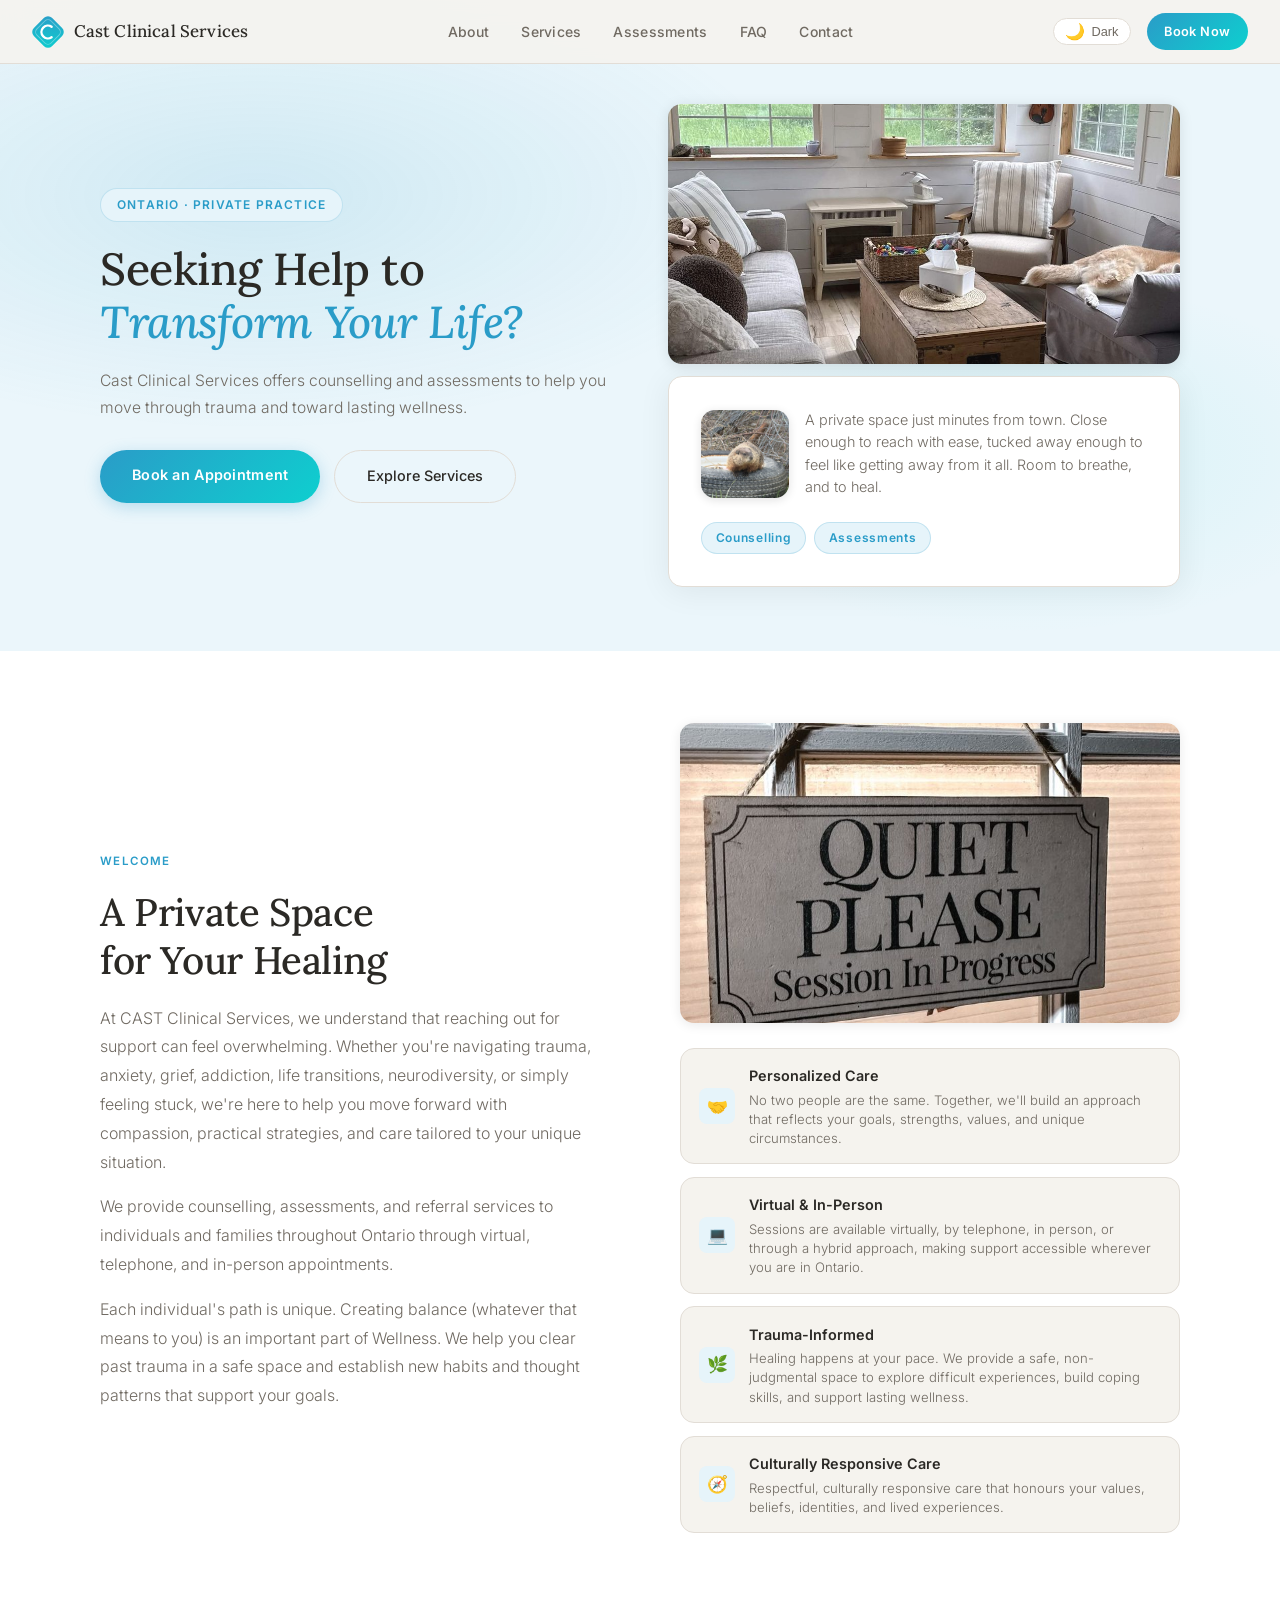
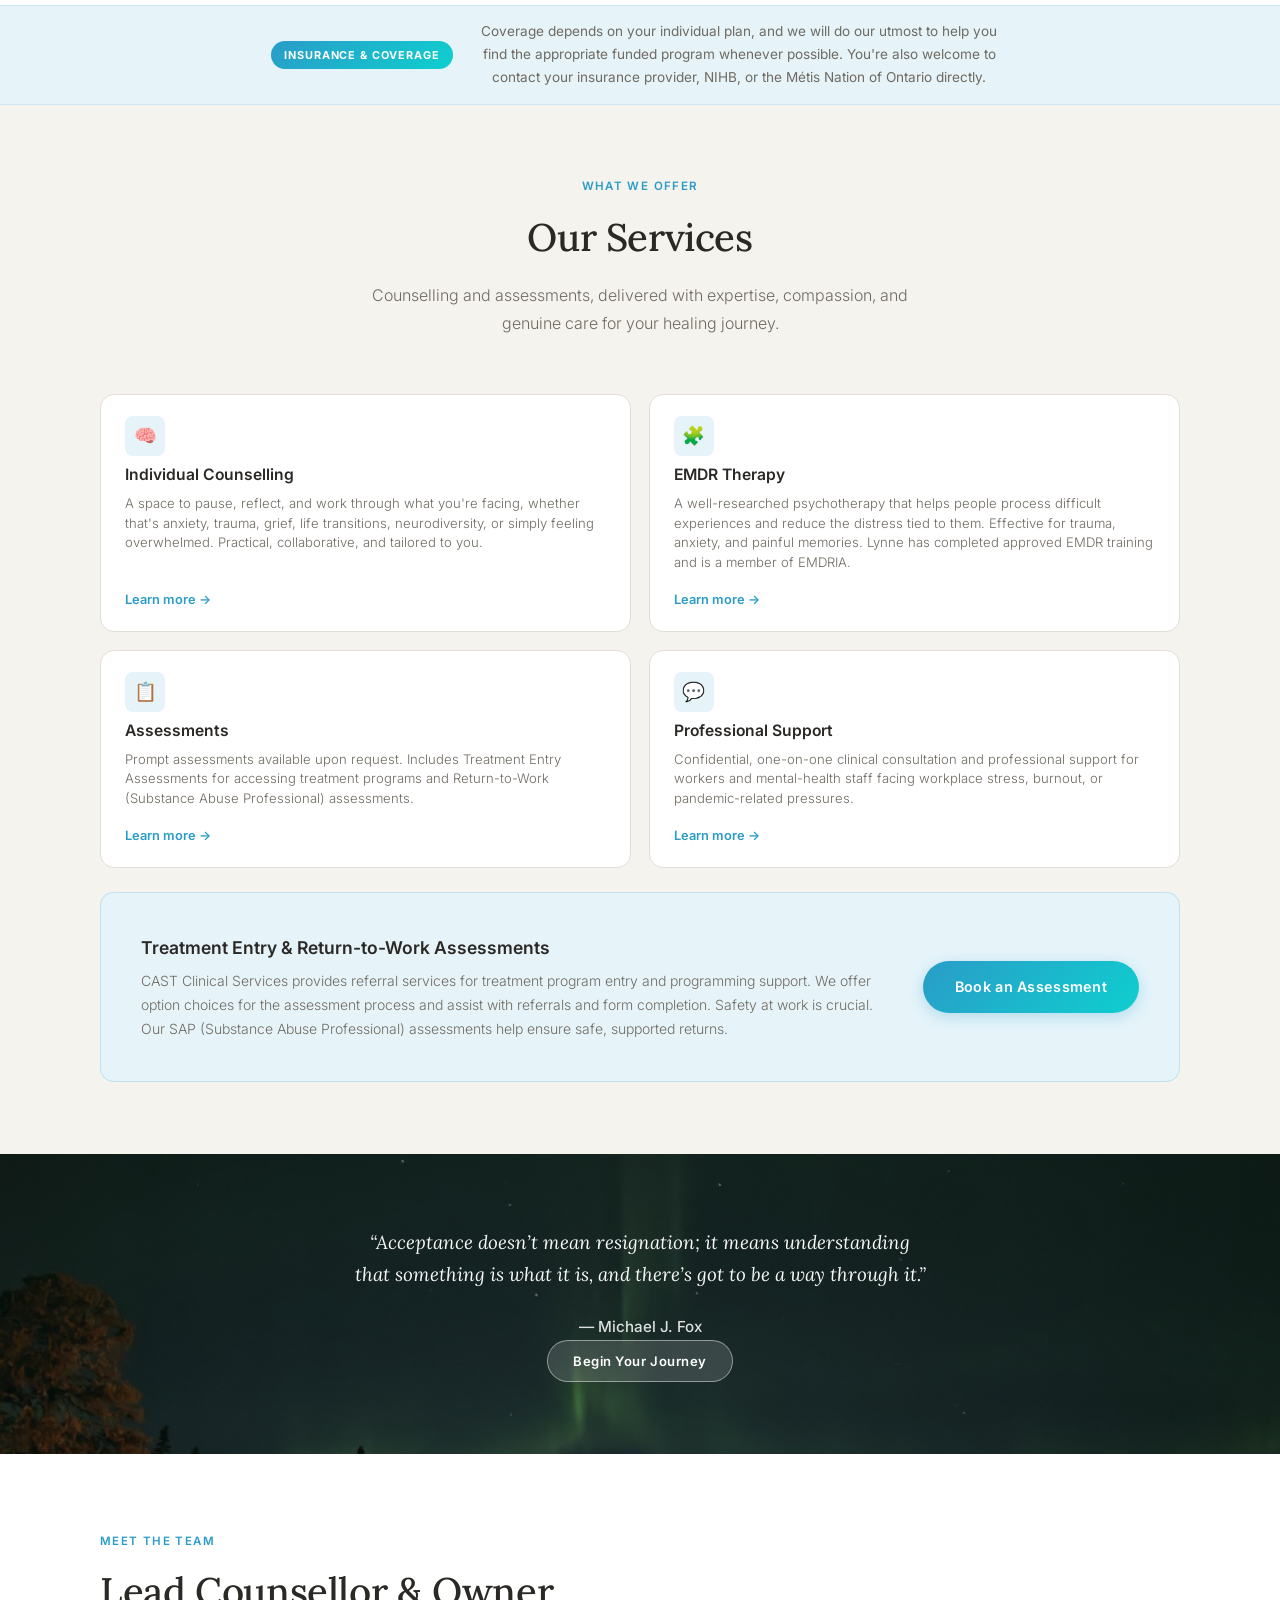
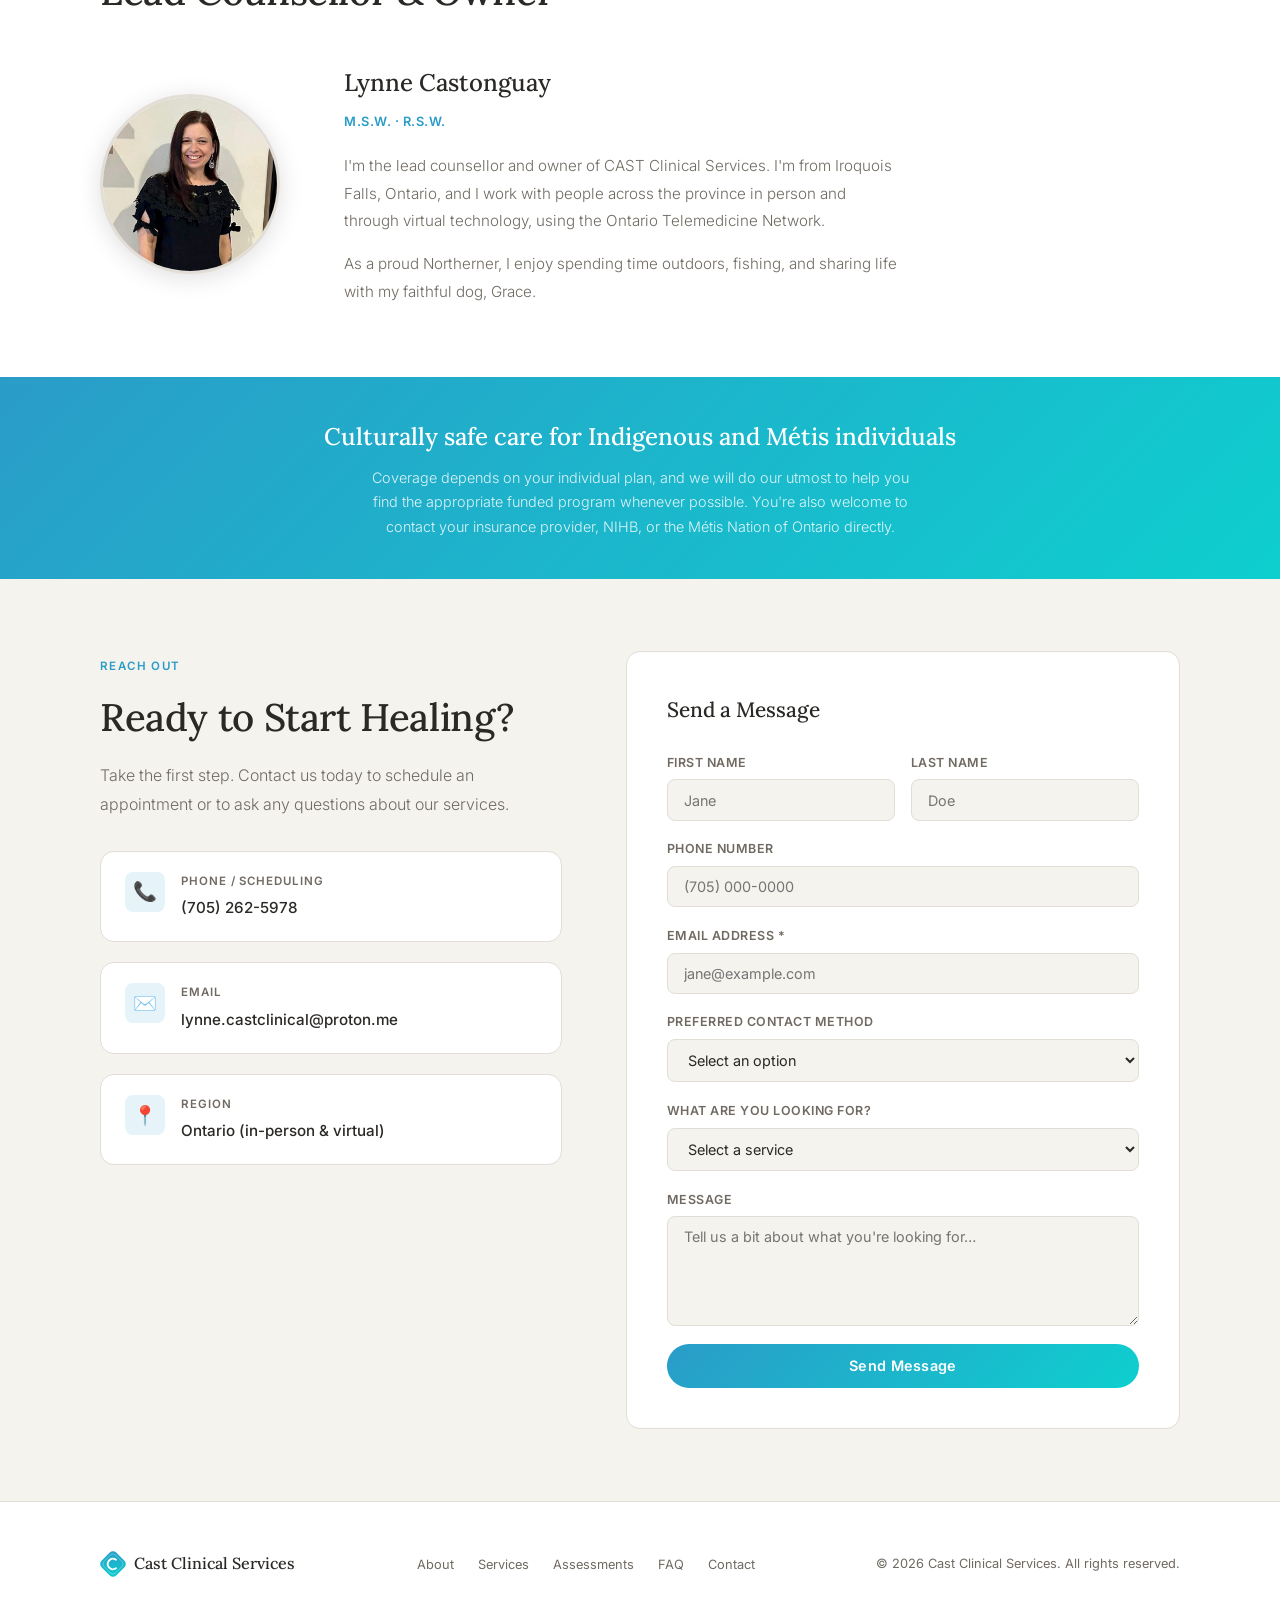
==== commit 42a66b8f: "Crop aurora to landscape + taller quote band to show the lights/view Co-Authored-By: Claude Opus 4.8" ====
--- a/index.html
+++ b/index.html
@@ -611,8 +611,8 @@
     /* ── Nature Strip ── */
     .nature-strip {
       position: relative;
-      height: 230px;
-      background: url('images/aurora.jpg') center 38%/cover no-repeat;
+      height: 300px;
+      background: url('images/aurora.jpg') center 42%/cover no-repeat;
       display: flex;
       align-items: center;
       justify-content: center;
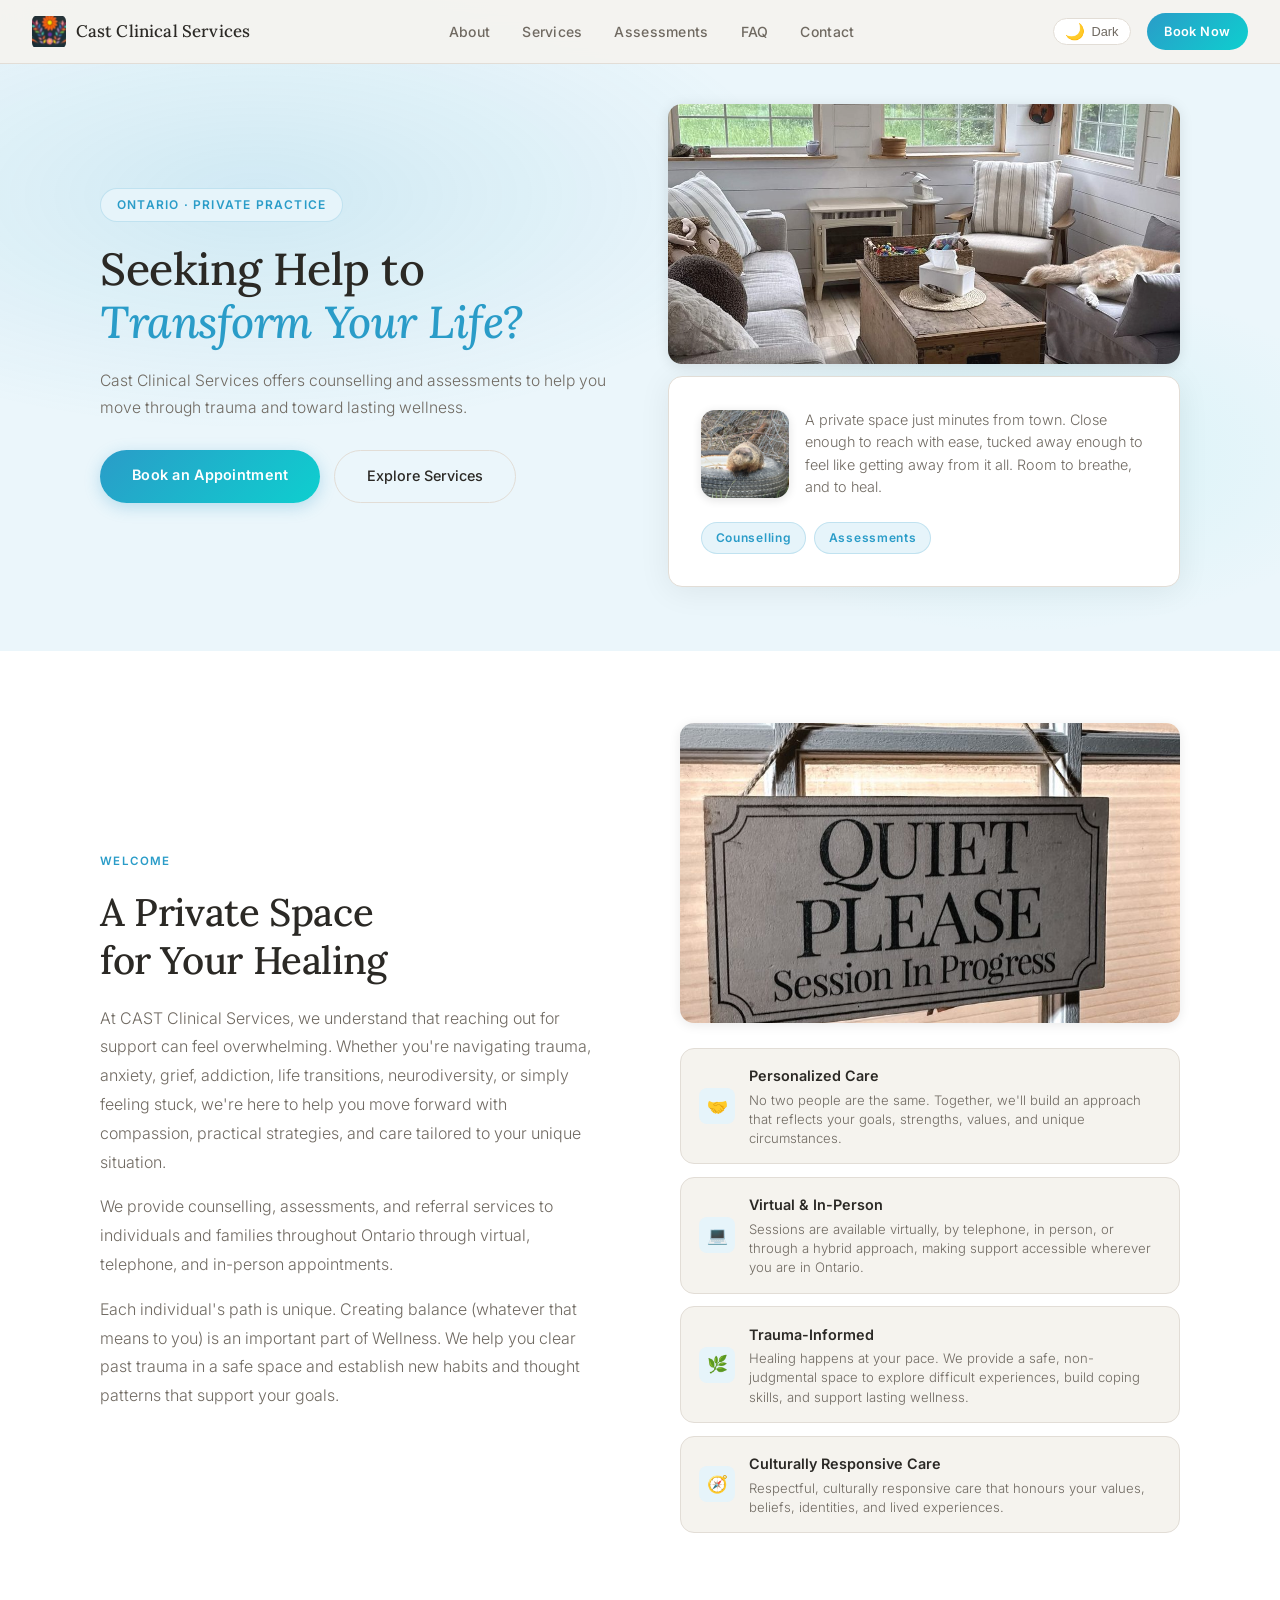
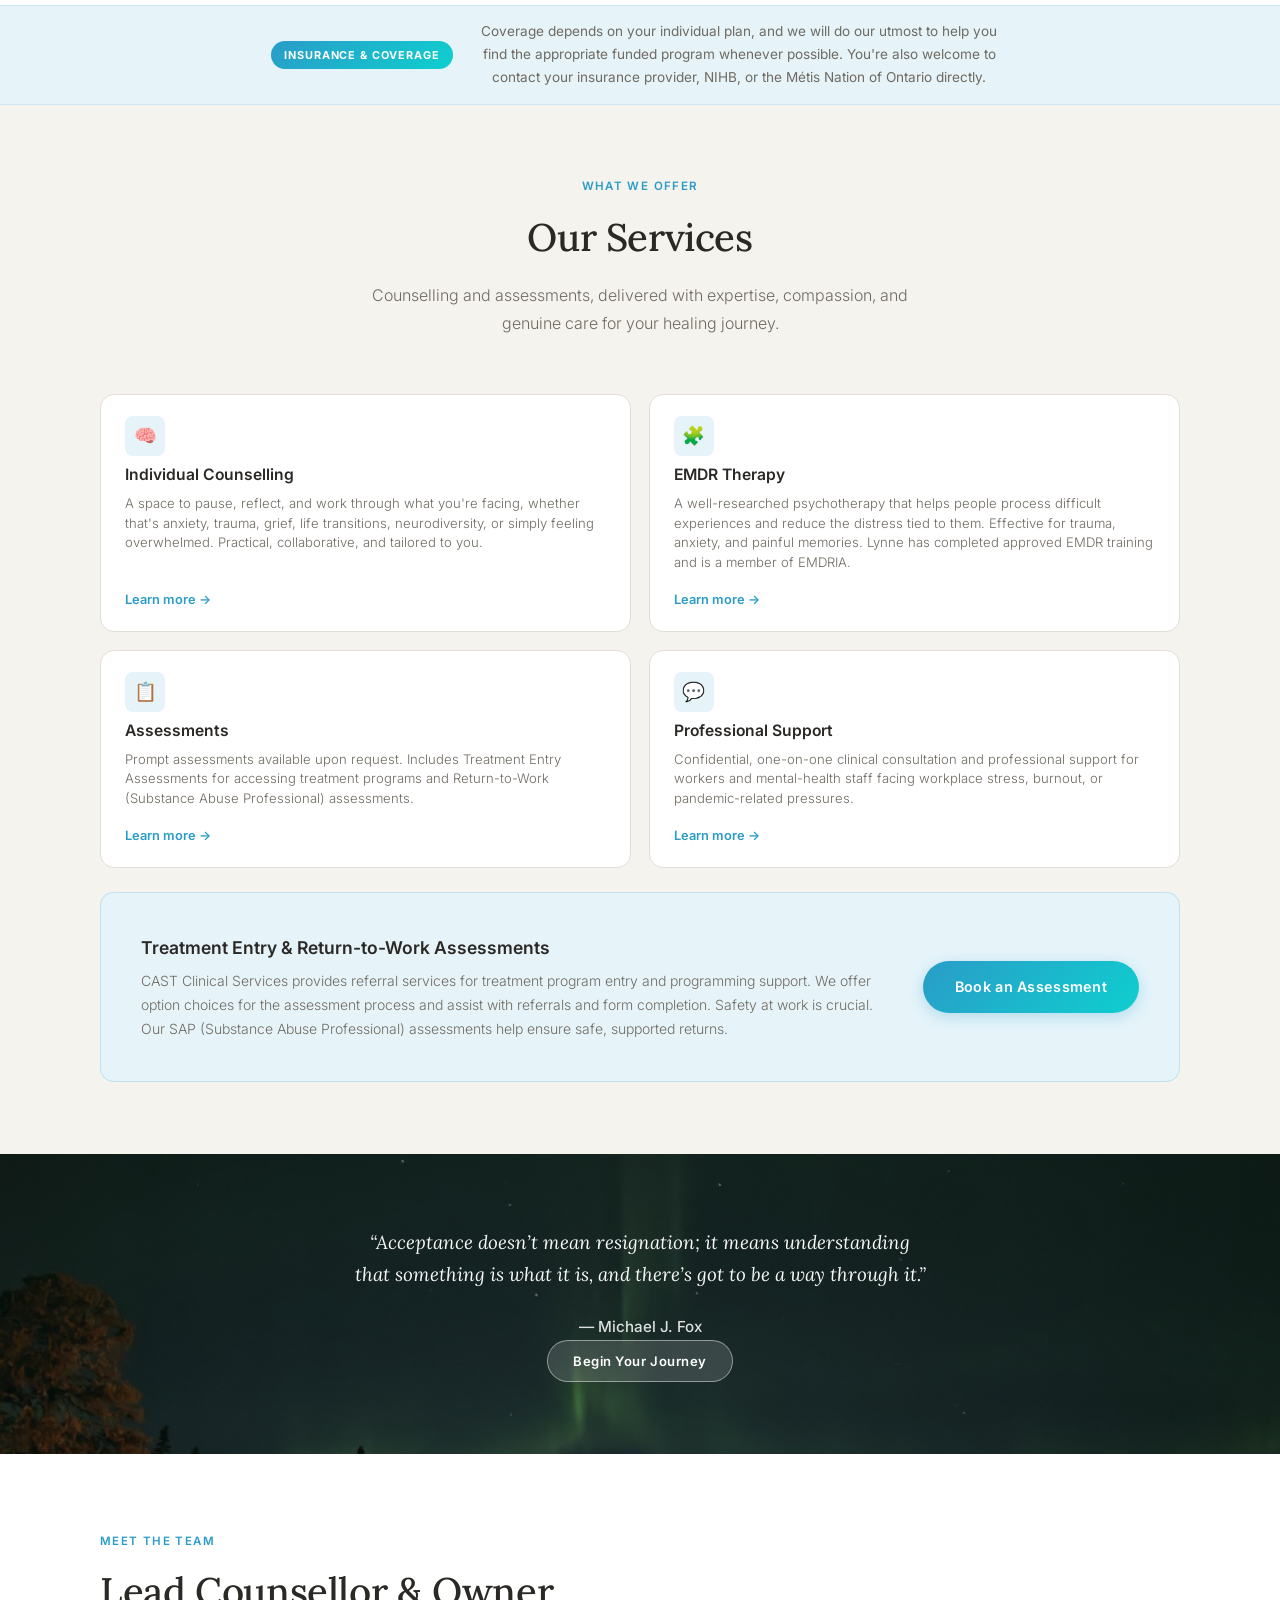
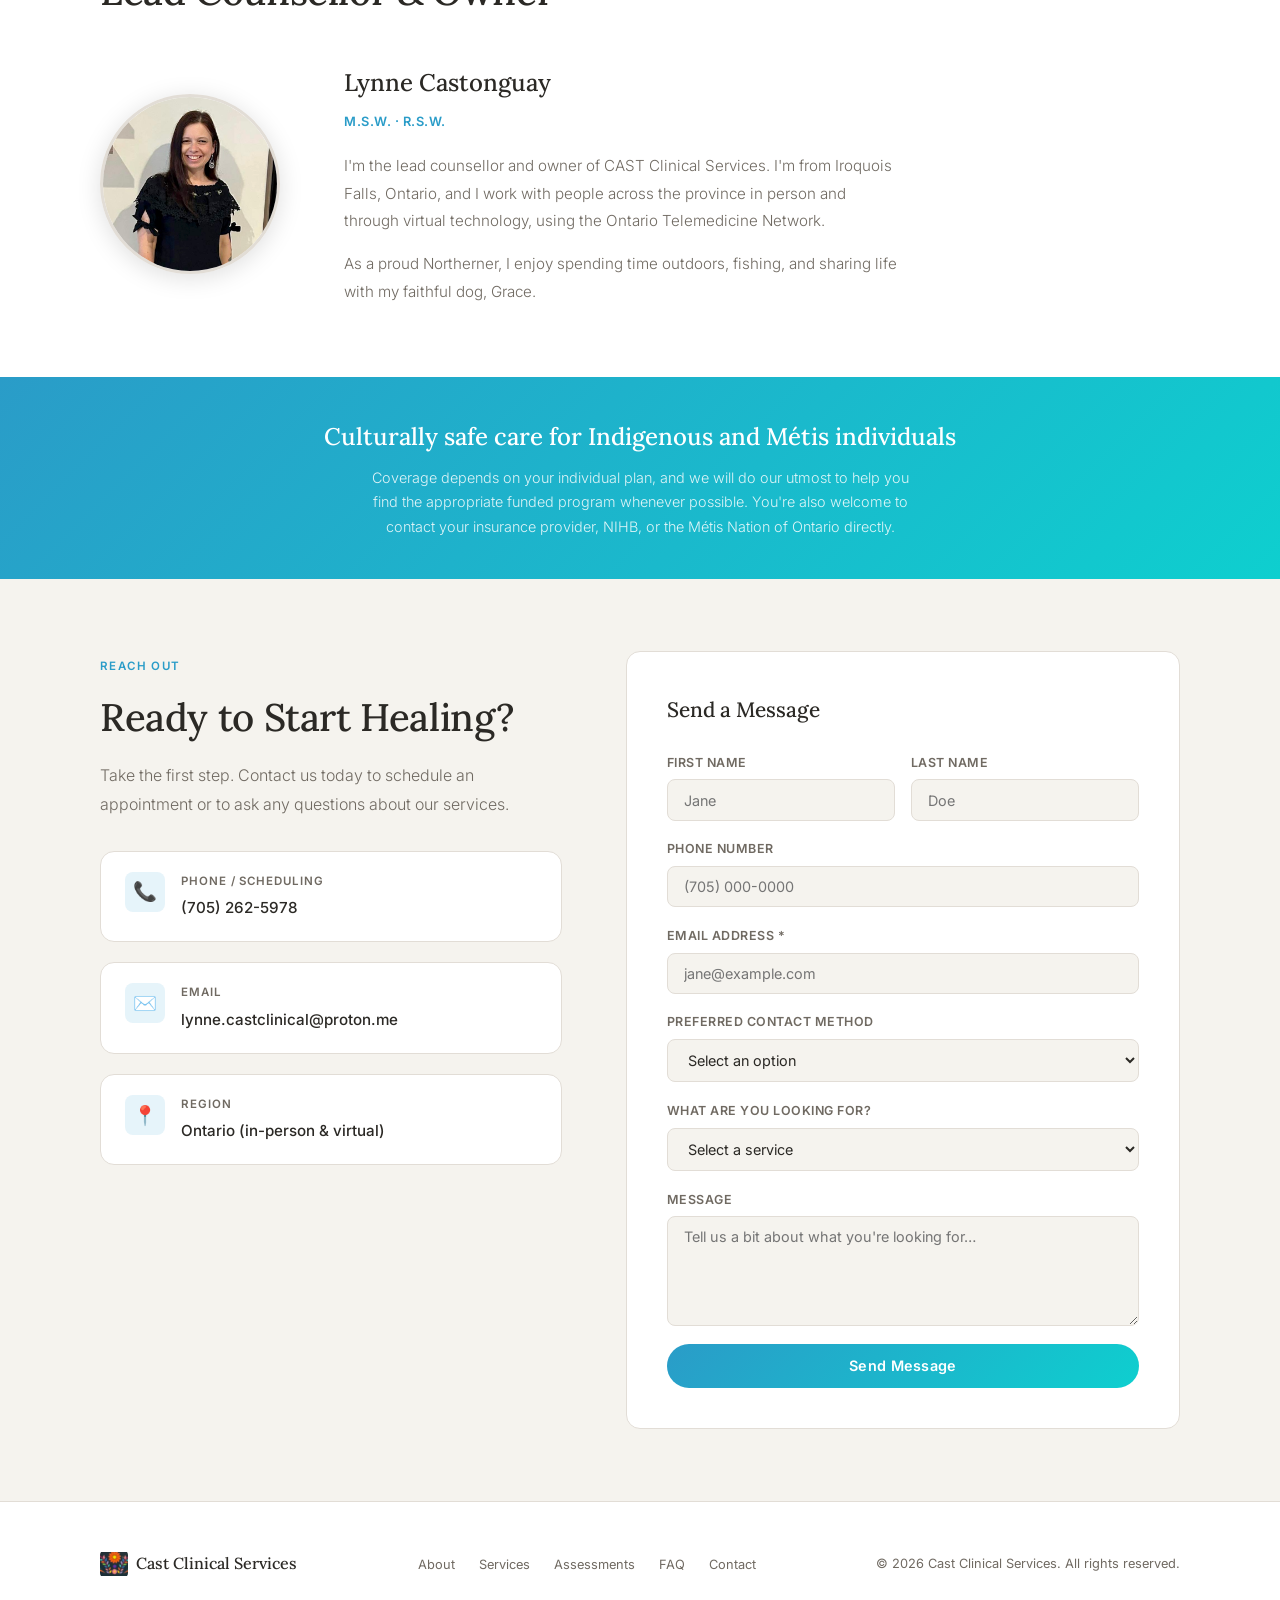
==== commit bce7742f: "Swap homepage nav/footer logo to icon Co-Authored-By: Claude Opus 4.8 <noreply@anthropic.com>" ====
--- a/index.html
+++ b/index.html
@@ -928,17 +928,7 @@
   <!-- ── Navigation ── -->
   <nav>
     <a href="#home" class="nav-logo">
-      <svg viewBox="0 0 40 40" xmlns="http://www.w3.org/2000/svg" fill="none" width="32" height="32" aria-hidden="true" style="flex-shrink:0">
-        <defs>
-          <linearGradient id="nav-grad" x1="0" y1="0" x2="1" y2="1">
-            <stop offset="0%" stop-color="#2A9CC8"/>
-            <stop offset="100%" stop-color="#0ECFCF"/>
-          </linearGradient>
-        </defs>
-        <rect x="4" y="4" width="32" height="32" rx="7" ry="7" transform="rotate(45 20 20)" fill="url(#nav-grad)"/>
-        <rect x="7.5" y="7.5" width="25" height="25" rx="5.5" ry="5.5" transform="rotate(45 20 20)" fill="none" stroke="rgba(255,255,255,0.35)" stroke-width="1.2"/>
-        <path d="M24.5 13.5 A8 8 0 1 0 24.5 26.5" stroke="white" stroke-width="3" stroke-linecap="round" fill="none"/>
-      </svg>
+      <img src="images/cast-icon.png" alt="Cast Clinical Services" width="34" height="34" style="flex-shrink:0;object-fit:contain;border-radius:6px">
       Cast Clinical Services
     </a>
     <ul class="nav-links" id="navLinks">
@@ -1207,7 +1197,8 @@
 
         <div class="contact-form fade-up">
           <h3>Send a Message</h3>
-          <form action="mailto:lynne.castclinical@proton.me" method="post" enctype="text/plain">
+          <form action="send.php" method="post">
+            <input type="text" name="website" tabindex="-1" autocomplete="off" style="position:absolute;left:-9999px;opacity:0" aria-hidden="true">
             <div class="form-row">
               <div class="form-group">
                 <label for="firstName">First Name</label>
@@ -1260,17 +1251,7 @@
   <footer>
     <div class="footer-inner">
       <div class="footer-logo">
-        <svg viewBox="0 0 40 40" xmlns="http://www.w3.org/2000/svg" fill="none" width="26" height="26" aria-hidden="true" style="flex-shrink:0">
-          <defs>
-            <linearGradient id="footer-grad" x1="0" y1="0" x2="1" y2="1">
-              <stop offset="0%" stop-color="#2A9CC8"/>
-              <stop offset="100%" stop-color="#0ECFCF"/>
-            </linearGradient>
-          </defs>
-          <rect x="4" y="4" width="32" height="32" rx="7" ry="7" transform="rotate(45 20 20)" fill="url(#footer-grad)"/>
-          <rect x="7.5" y="7.5" width="25" height="25" rx="5.5" ry="5.5" transform="rotate(45 20 20)" fill="none" stroke="rgba(255,255,255,0.35)" stroke-width="1.2"/>
-          <path d="M24.5 13.5 A8 8 0 1 0 24.5 26.5" stroke="white" stroke-width="3" stroke-linecap="round" fill="none"/>
-        </svg>
+        <img src="images/cast-icon.png" alt="Cast Clinical Services" width="28" height="28" style="flex-shrink:0;object-fit:contain;border-radius:5px">
         Cast Clinical Services
       </div>
       <ul class="footer-links">
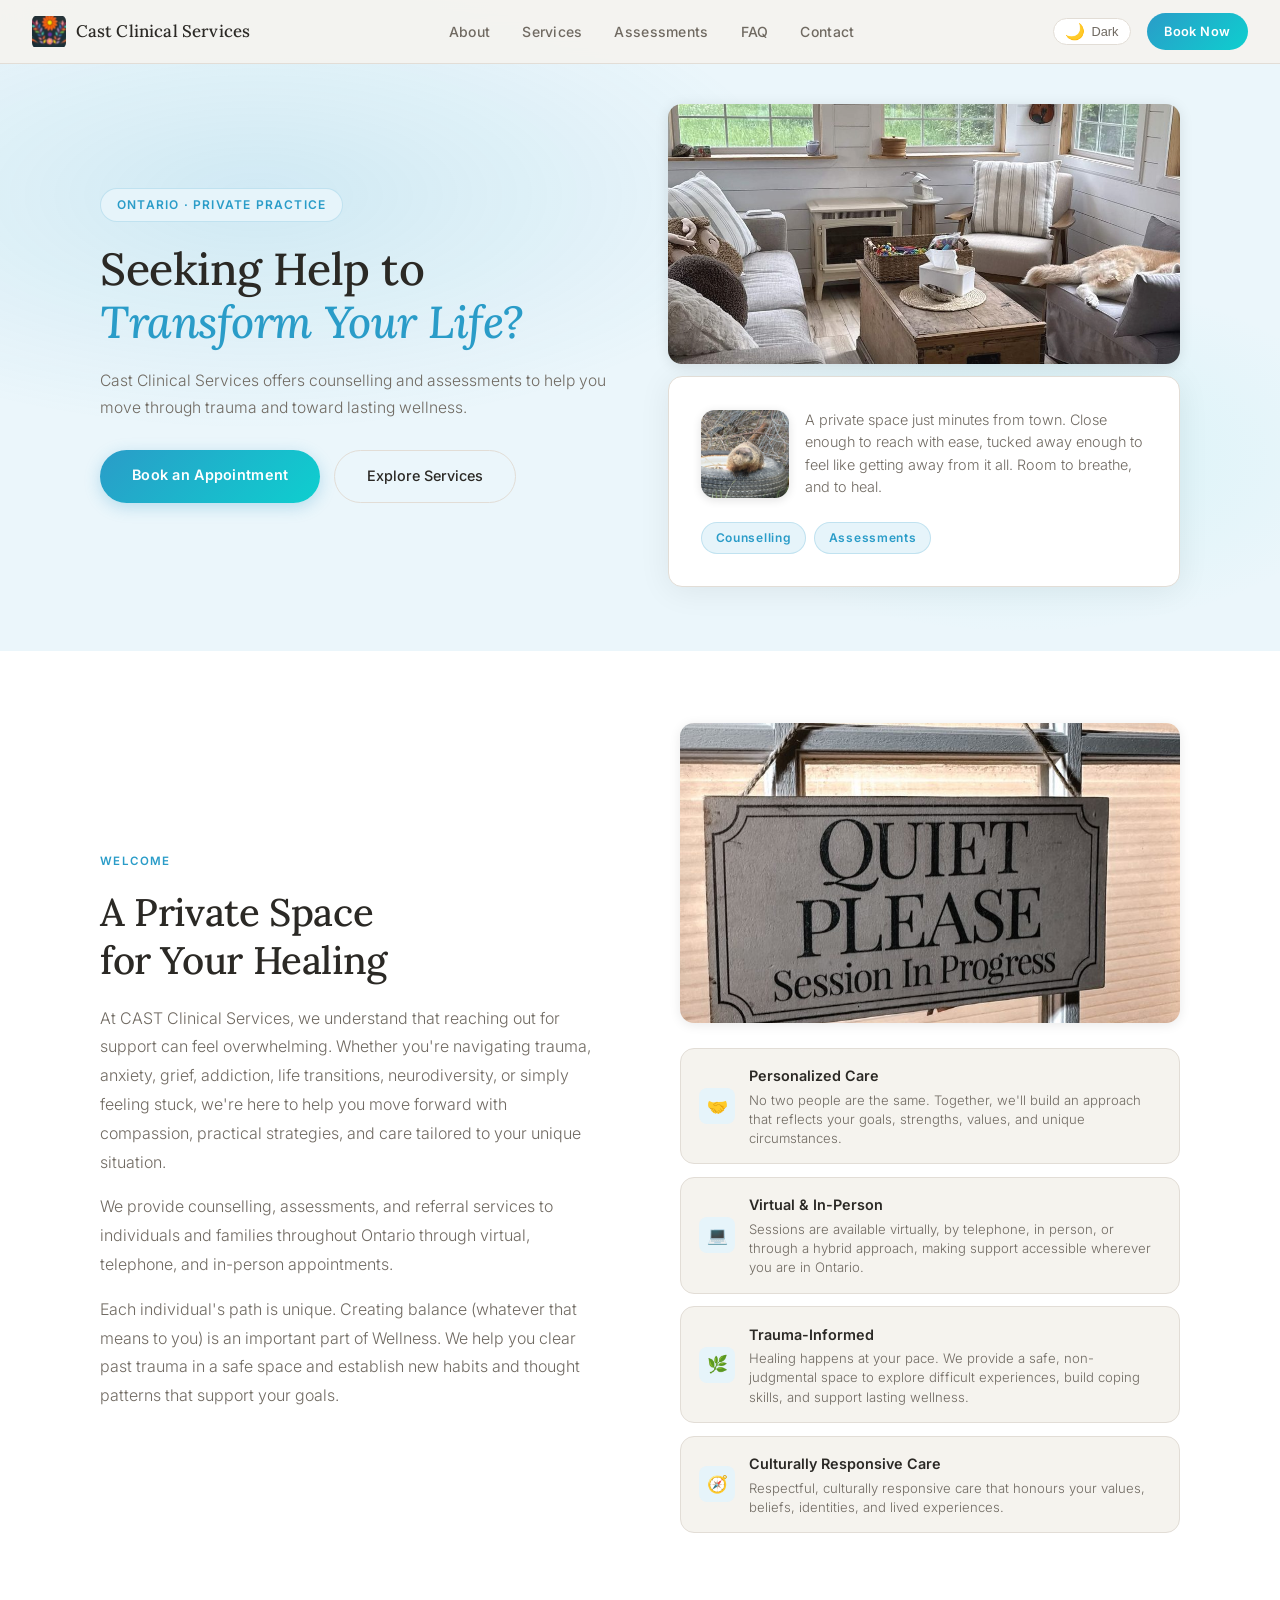
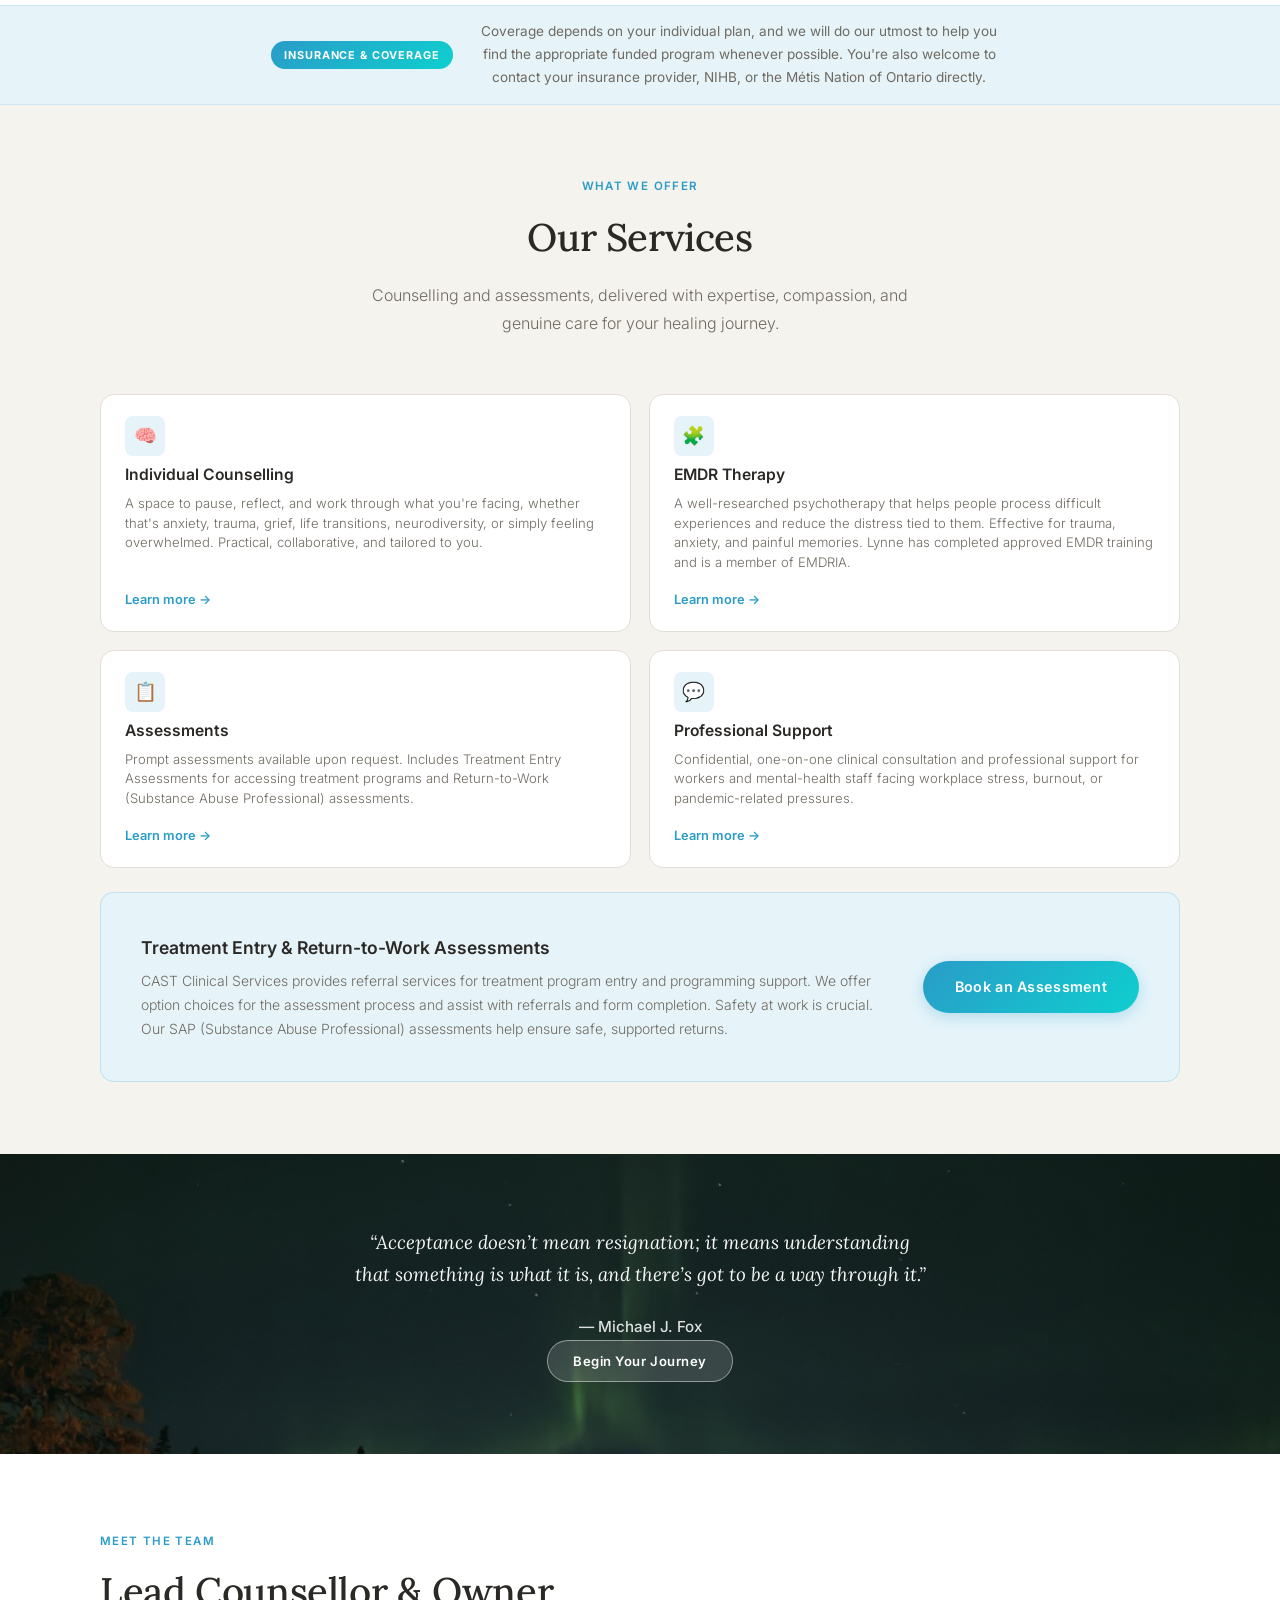
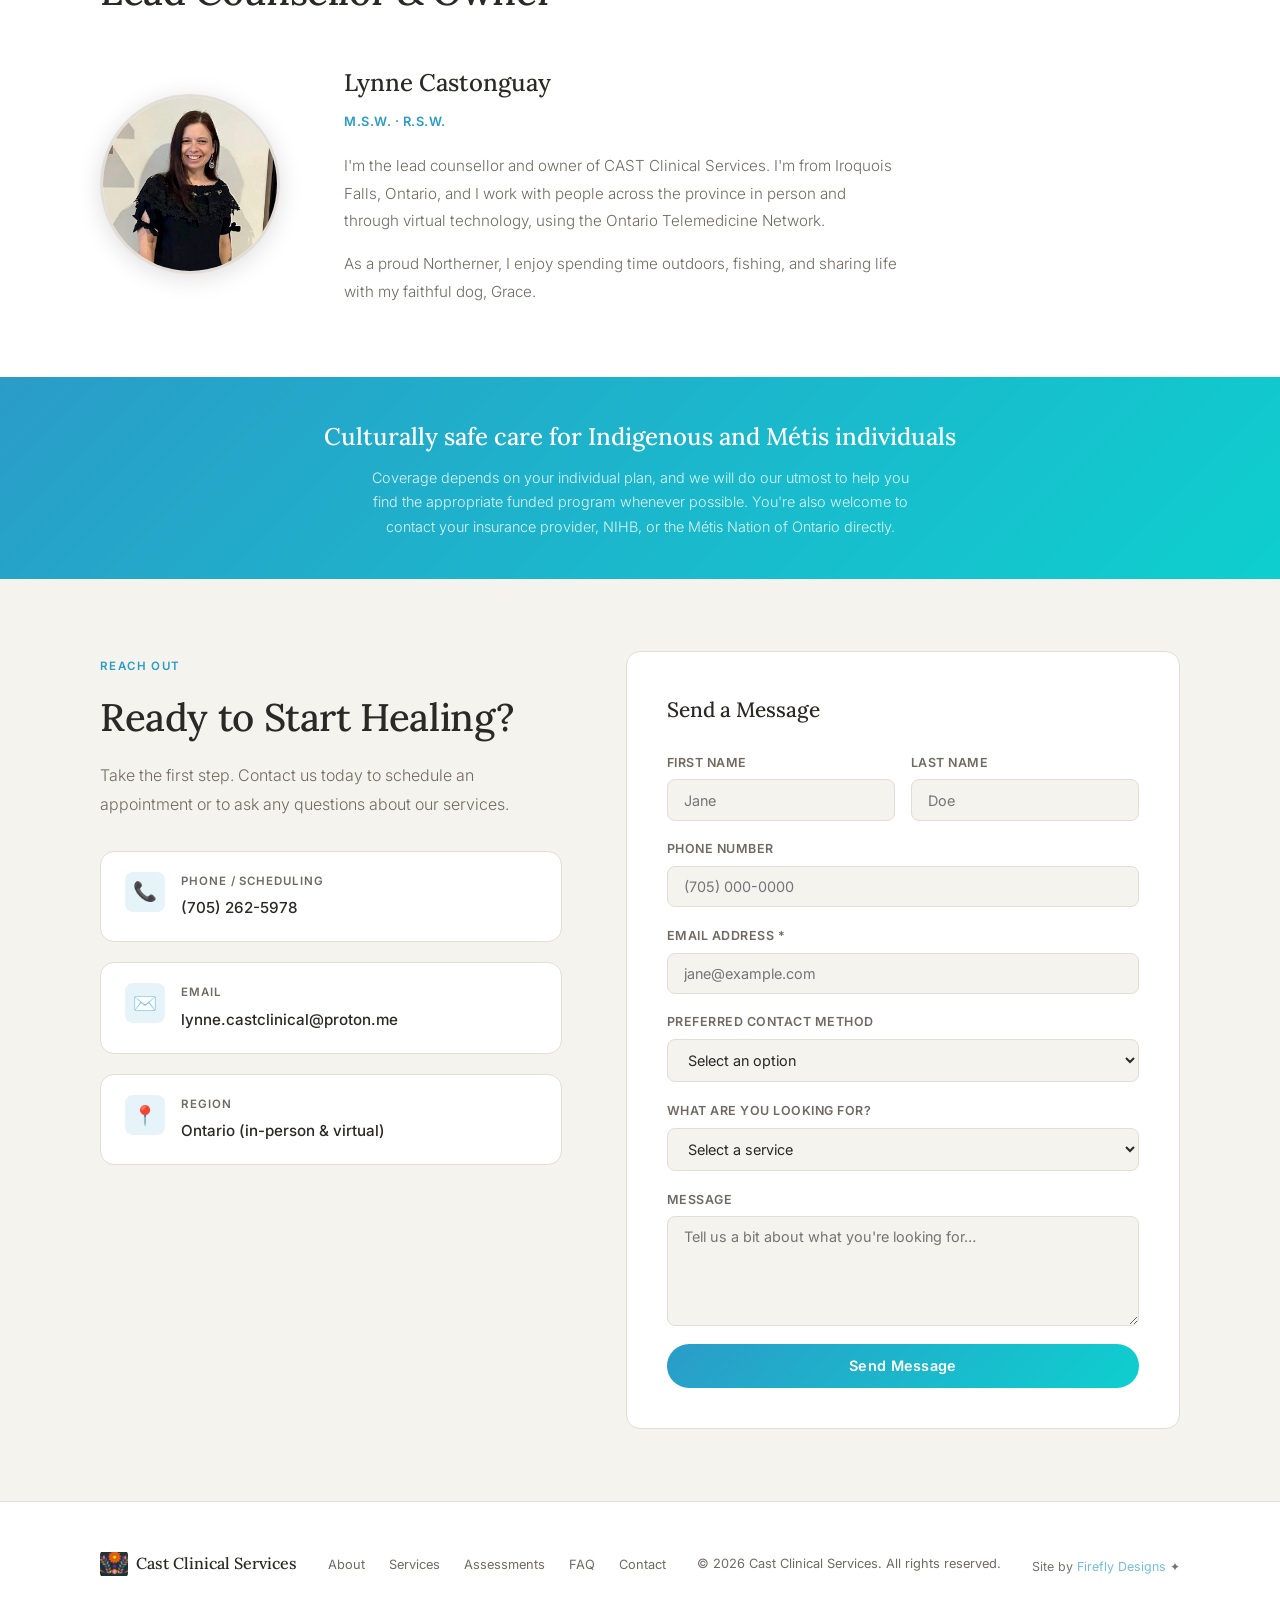
==== commit 36069a72: "Add 'Site by Firefly Designs' footer credit Co-Authored-By: Claude Opus 4.8 <noreply@anthropic.com>" ====
--- a/index.html
+++ b/index.html
@@ -3,7 +3,46 @@
 <head>
   <meta charset="UTF-8" />
   <meta name="viewport" content="width=device-width, initial-scale=1.0" />
-  <title>Cast Clinical Services</title>
+  <link rel="icon" type="image/png" href="favicon.png" />
+  <link rel="apple-touch-icon" href="favicon.png" />
+  <title>Counselling, EMDR &amp; Assessments in Ontario | CAST Clinical Services</title>
+  <meta name="description" content="Counselling, EMDR therapy, and assessments across Ontario with Lynne Castonguay, M.S.W., R.S.W. Trauma-informed, culturally responsive care for anxiety, trauma, grief, addiction, neurodiversity and more, virtual or in person." />
+  <link rel="canonical" href="https://castclinical.ca/" />
+  <meta name="robots" content="index, follow" />
+  <meta name="geo.region" content="CA-ON" />
+  <meta name="geo.placename" content="Ontario" />
+  <!-- Open Graph -->
+  <meta property="og:type" content="website" />
+  <meta property="og:site_name" content="CAST Clinical Services" />
+  <meta property="og:title" content="CAST Clinical Services | Counselling &amp; Assessments in Ontario" />
+  <meta property="og:description" content="Trauma-informed, culturally responsive counselling, EMDR therapy, and assessments across Ontario, virtual or in person." />
+  <meta property="og:url" content="https://castclinical.ca/" />
+  <meta property="og:image" content="https://castclinical.ca/og-image.png?v=1" />
+  <meta property="og:image:width" content="1200" />
+  <meta property="og:image:height" content="630" />
+  <meta property="og:image:alt" content="CAST Clinical Services — counselling and assessments in Ontario" />
+  <!-- Twitter -->
+  <meta name="twitter:card" content="summary_large_image" />
+  <meta name="twitter:title" content="CAST Clinical Services | Counselling &amp; Assessments in Ontario" />
+  <meta name="twitter:description" content="Trauma-informed, culturally responsive counselling, EMDR, and assessments across Ontario." />
+  <meta name="twitter:image" content="https://castclinical.ca/og-image.png?v=1" />
+  <!-- Structured data -->
+  <script type="application/ld+json">
+  {
+    "@context": "https://schema.org",
+    "@type": ["ProfessionalService", "MedicalBusiness"],
+    "name": "CAST Clinical Services",
+    "description": "Counselling, EMDR therapy, and assessments across Ontario. Trauma-informed and culturally responsive care.",
+    "url": "https://castclinical.ca/",
+    "image": "https://castclinical.ca/og-image.png",
+    "telephone": "+1-705-262-5978",
+    "email": "lynne.castclinical@proton.me",
+    "areaServed": { "@type": "State", "name": "Ontario" },
+    "founder": { "@type": "Person", "name": "Lynne Castonguay", "jobTitle": "Registered Social Worker (M.S.W., R.S.W.)" },
+    "knowsAbout": ["Counselling", "EMDR therapy", "Trauma", "Addiction", "Anxiety", "Grief", "Neurodiversity", "Indigenous mental health", "Substance Abuse Professional assessments"],
+    "availableLanguage": "English"
+  }
+  </script>
   <link rel="preconnect" href="https://fonts.googleapis.com" />
   <link rel="preconnect" href="https://fonts.gstatic.com" crossorigin />
   <link href="https://fonts.googleapis.com/css2?family=Inter:wght@300;400;500;600&family=Lora:ital,wght@0,400;0,500;1,400&display=swap" rel="stylesheet" />
@@ -1262,6 +1301,7 @@
         <li><a href="contact.html">Contact</a></li>
       </ul>
       <p class="footer-copy">© 2026 Cast Clinical Services. All rights reserved.</p>
+      <p style="margin-top:6px;font-size:.78rem;opacity:.65">Site by <a href="https://fireflydesigns.ca" target="_blank" rel="noopener" style="color:var(--accent)">Firefly Designs</a> ✦</p>
     </div>
   </footer>
 
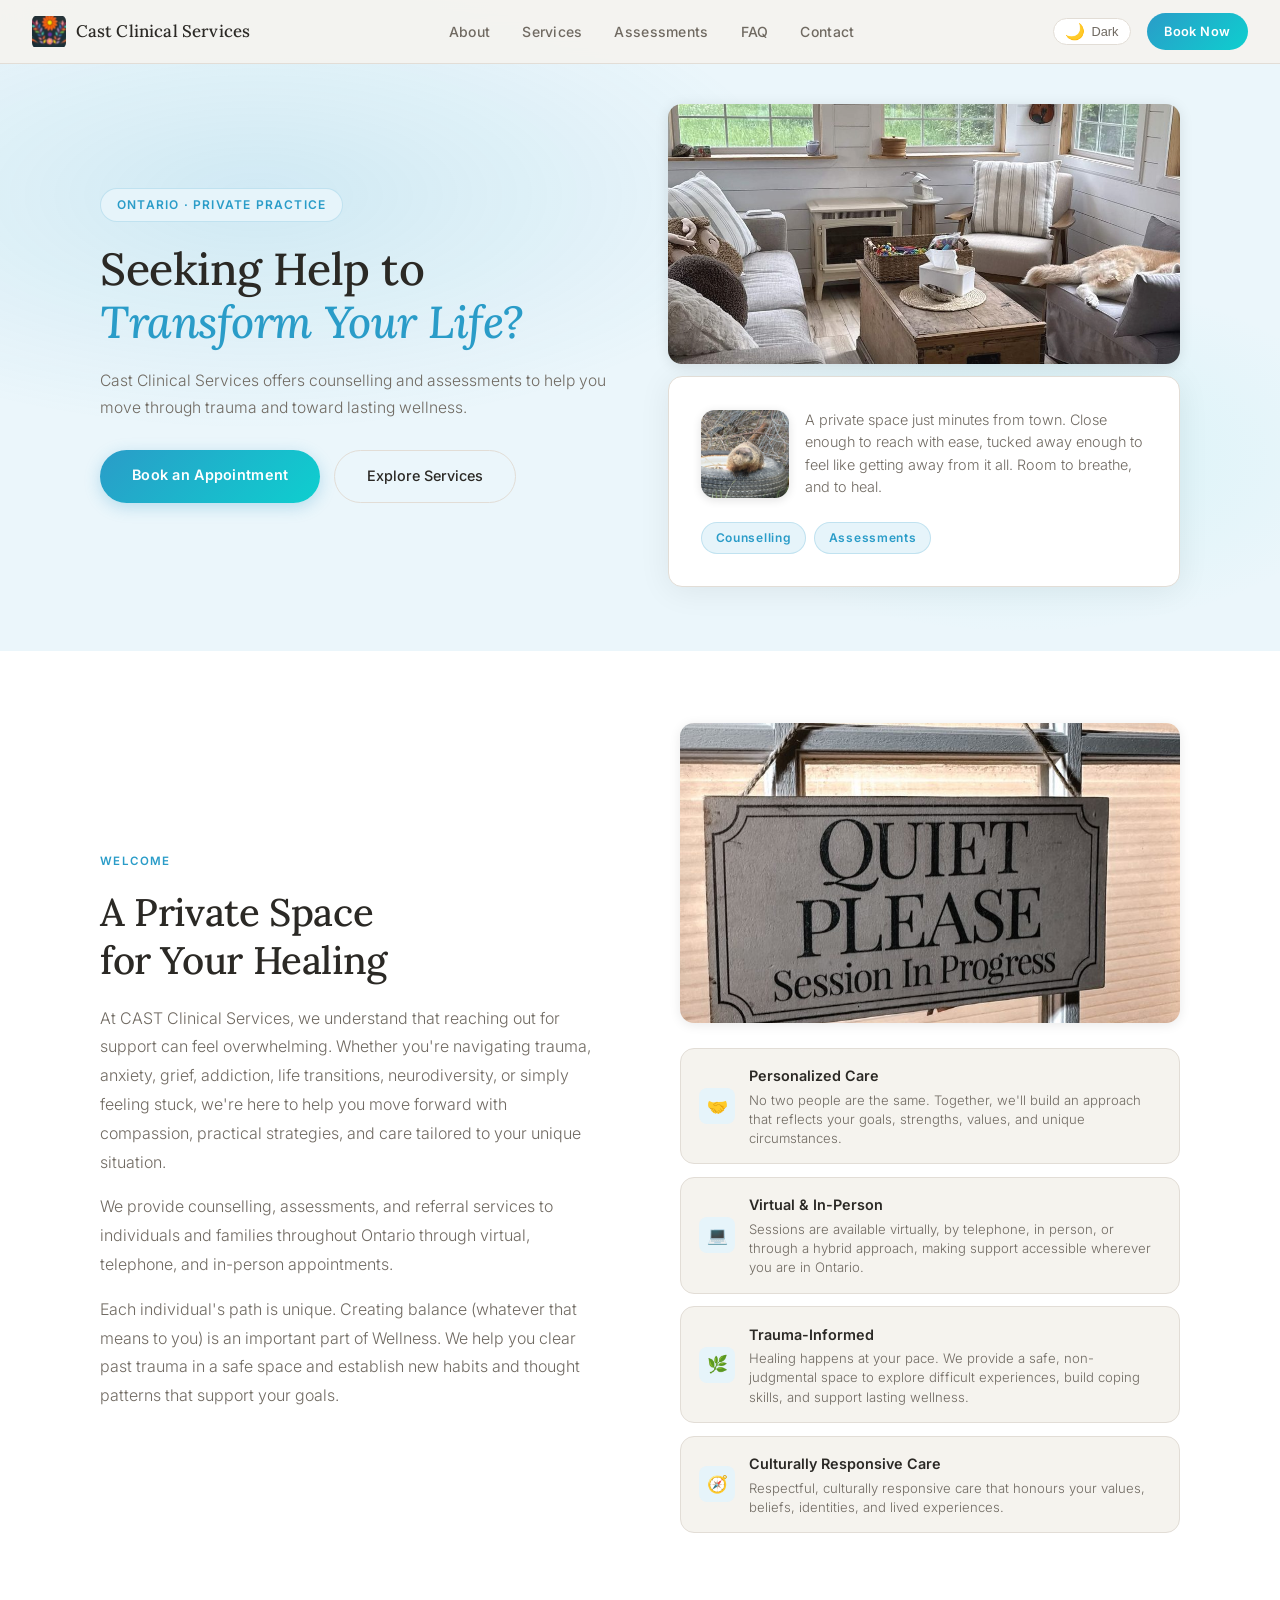
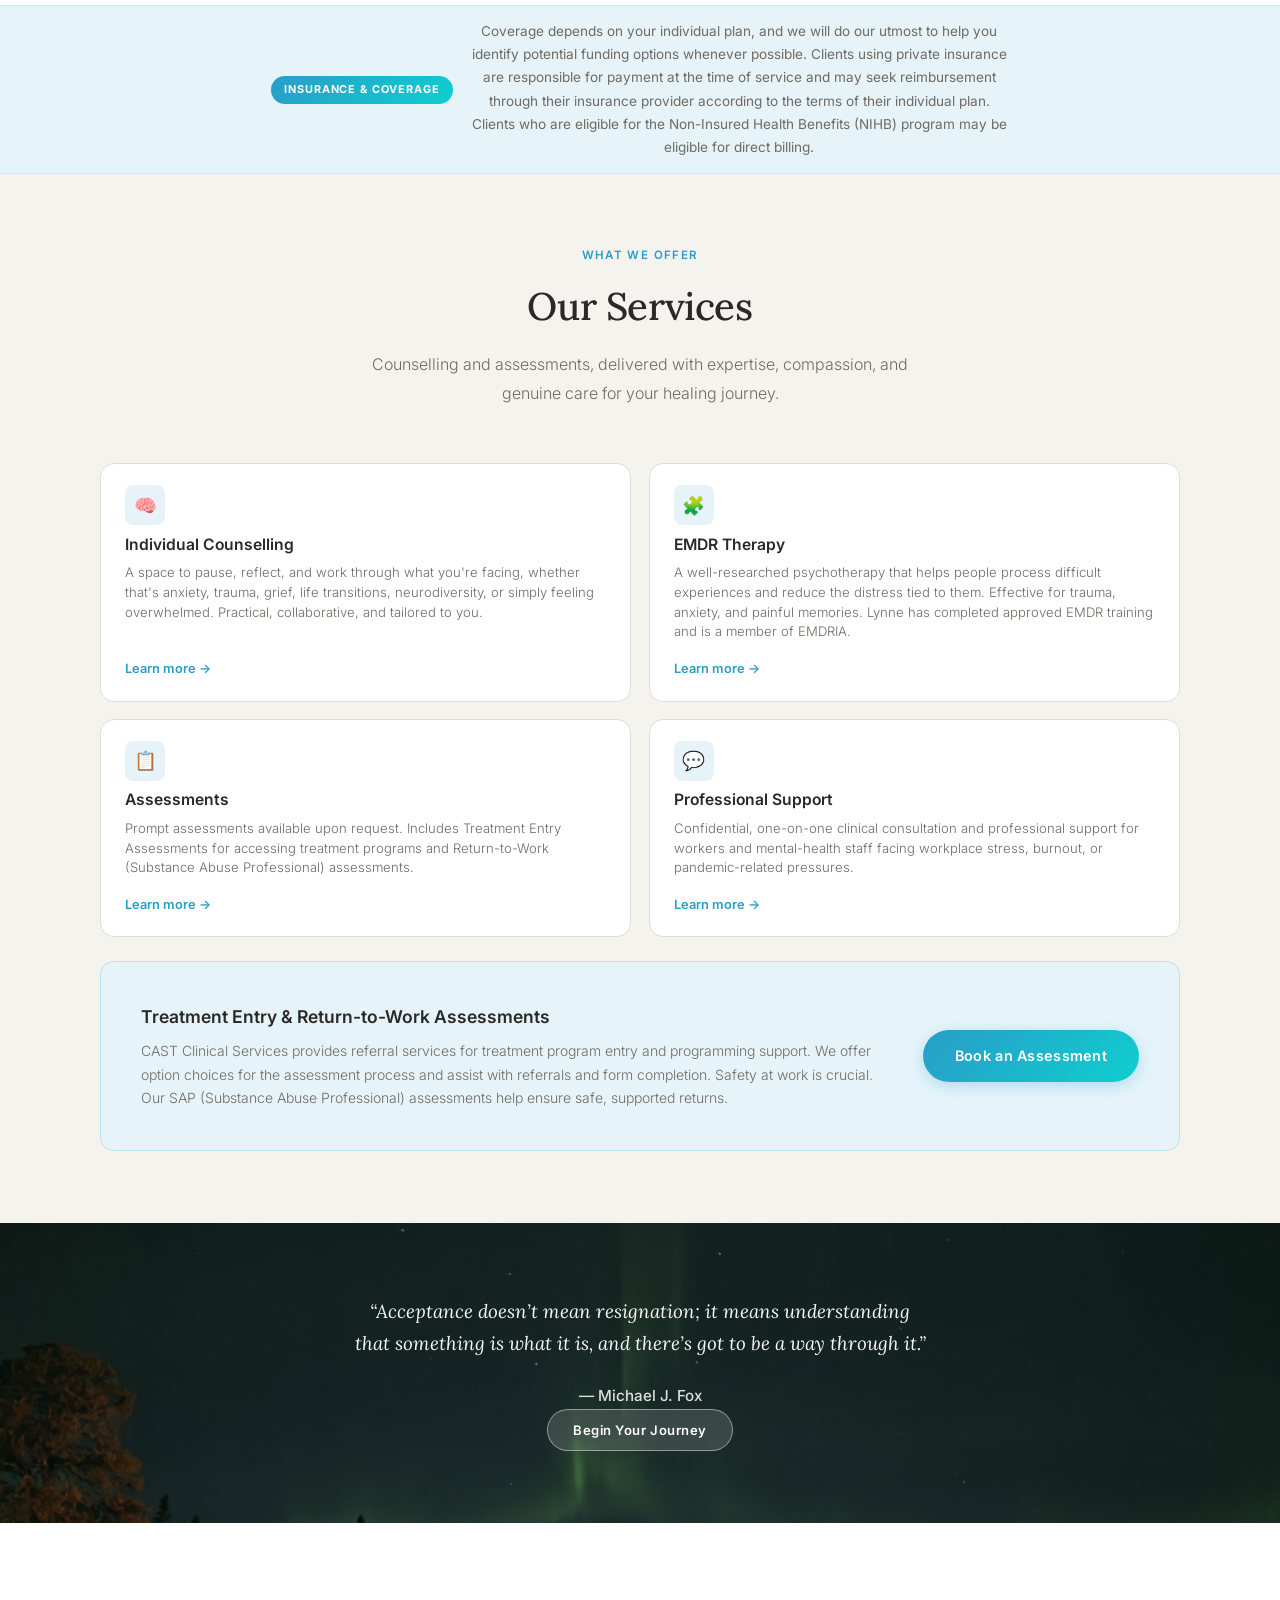
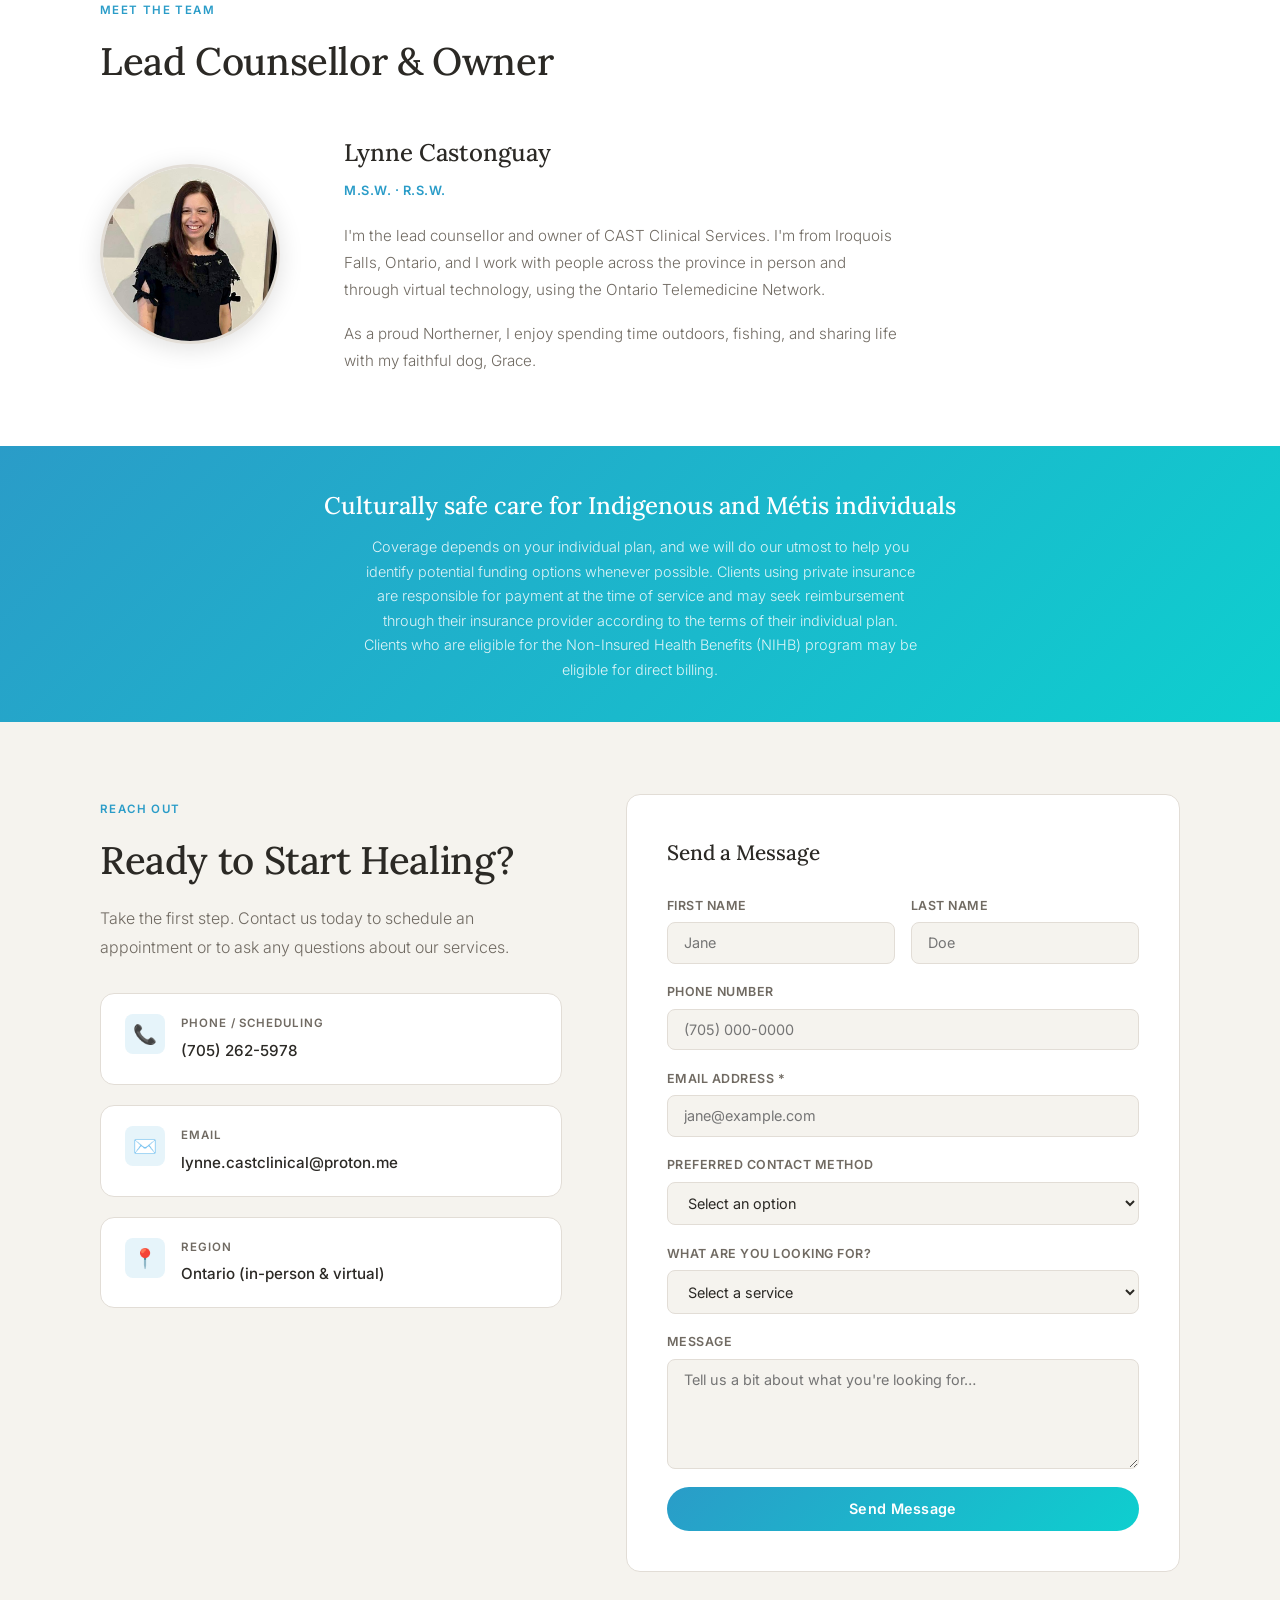
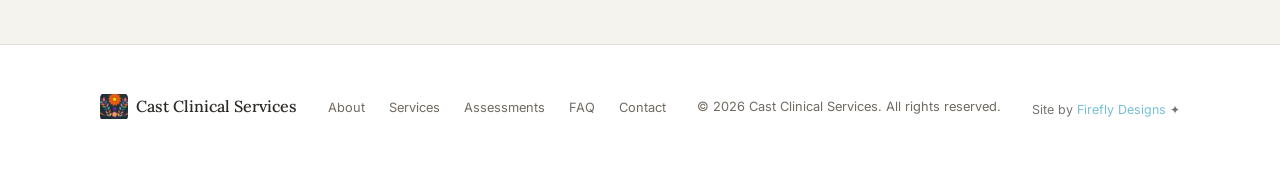
==== commit 78fbf6fb: "Update coverage/funding wording + Call/Text/Email contact options (site owner request) Co-Authored-B" ====
--- a/index.html
+++ b/index.html
@@ -1080,7 +1080,7 @@
   <!-- ── Coverage Callout ── -->
   <div class="nihb-provider-callout">
     <span class="nihb-badge">Insurance &amp; Coverage</span>
-    <p>Coverage depends on your individual plan, and we will do our utmost to help you find the appropriate funded program whenever possible. You're also welcome to contact your insurance provider, NIHB, or the Métis Nation of Ontario directly.</p>
+    <p>Coverage depends on your individual plan, and we will do our utmost to help you identify potential funding options whenever possible. Clients using private insurance are responsible for payment at the time of service and may seek reimbursement through their insurance provider according to the terms of their individual plan. Clients who are eligible for the Non-Insured Health Benefits (NIHB) program may be eligible for direct billing.</p>
   </div>
 
   <!-- ── Services ── -->
@@ -1194,7 +1194,7 @@
   <div class="nihb-strip">
     <h2>Culturally safe care for Indigenous and Métis individuals</h2>
     <p>
-      Coverage depends on your individual plan, and we will do our utmost to help you find the appropriate funded program whenever possible. You're also welcome to contact your insurance provider, NIHB, or the Métis Nation of Ontario directly.
+      Coverage depends on your individual plan, and we will do our utmost to help you identify potential funding options whenever possible. Clients using private insurance are responsible for payment at the time of service and may seek reimbursement through their insurance provider according to the terms of their individual plan. Clients who are eligible for the Non-Insured Health Benefits (NIHB) program may be eligible for direct billing.
     </p>
   </div>
 
@@ -1261,8 +1261,8 @@
               <select id="contactPref" name="contactPref">
                 <option value="">Select an option</option>
                 <option value="email">Email</option>
-                <option value="phone">Phone</option>
-                <option value="either">Either</option>
+                <option value="phone">Call</option>
+                <option value="text">Text</option>
               </select>
             </div>
             <div class="form-group">
